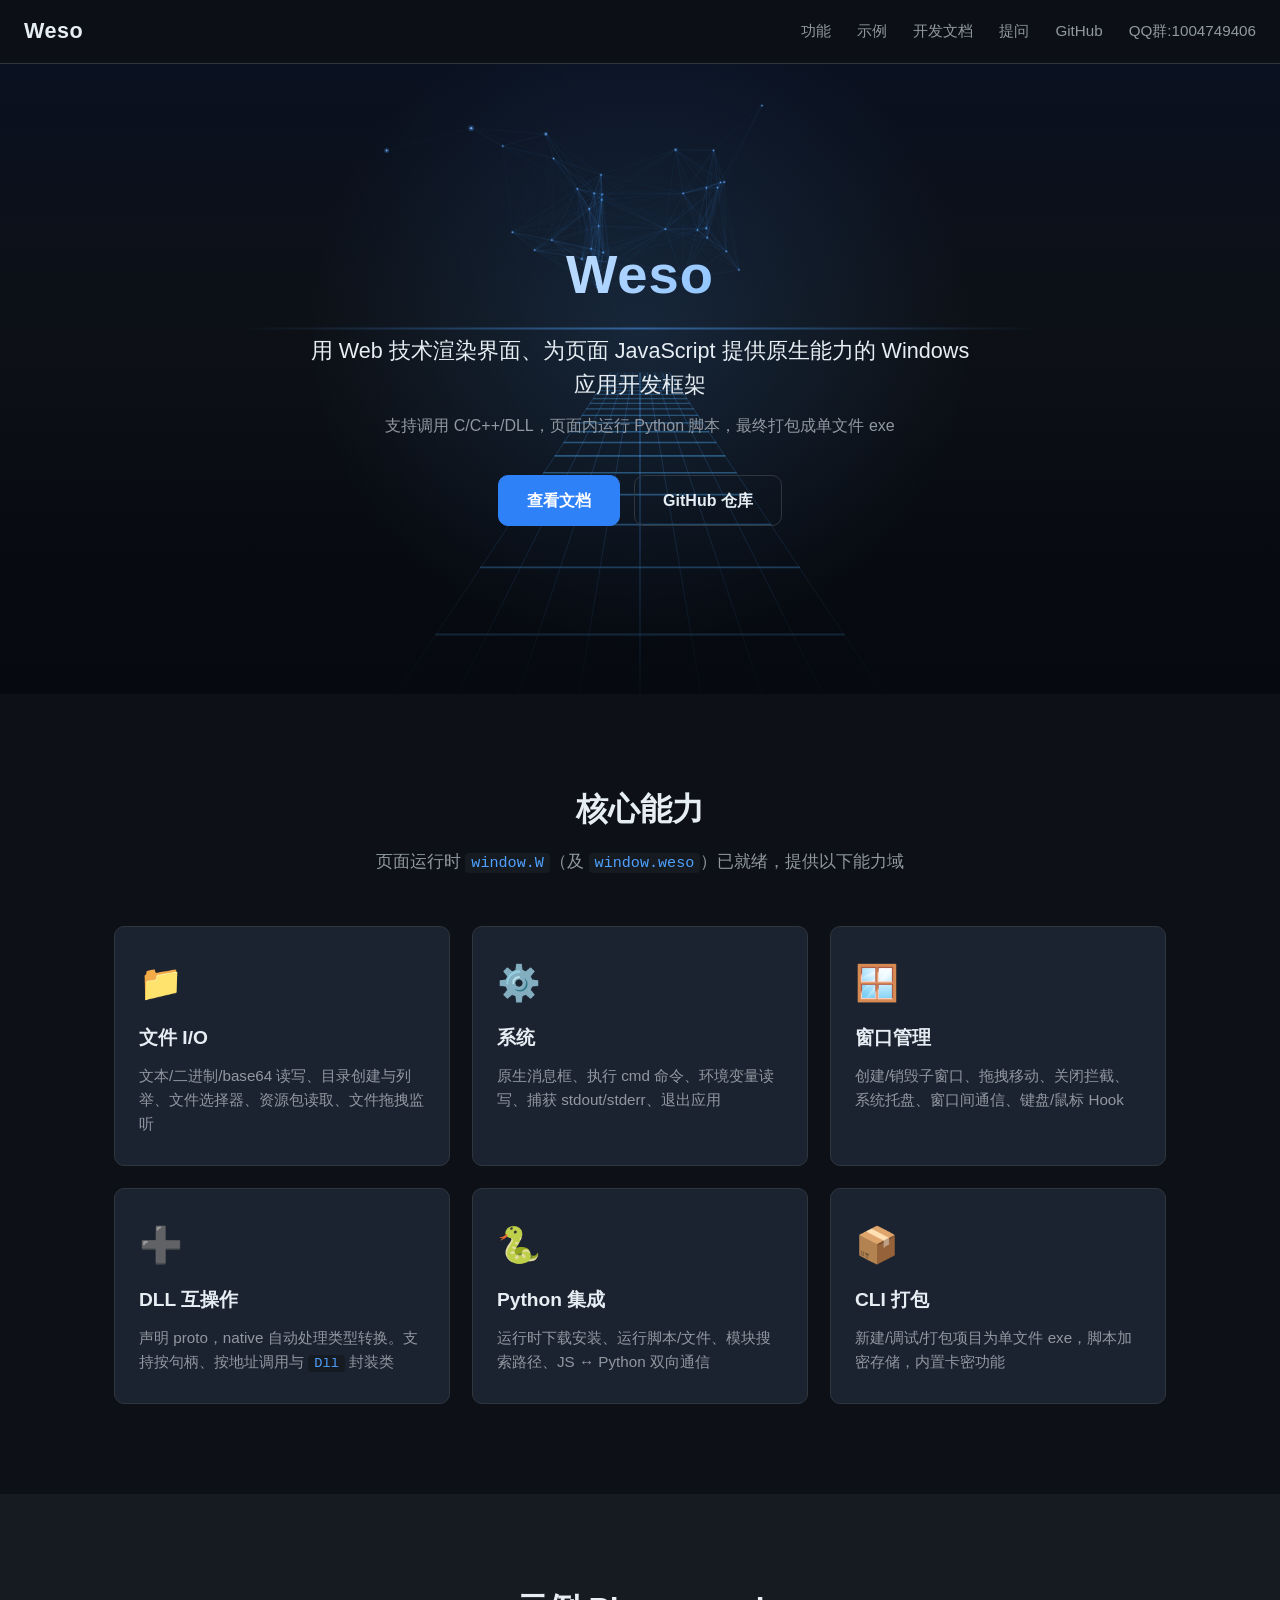
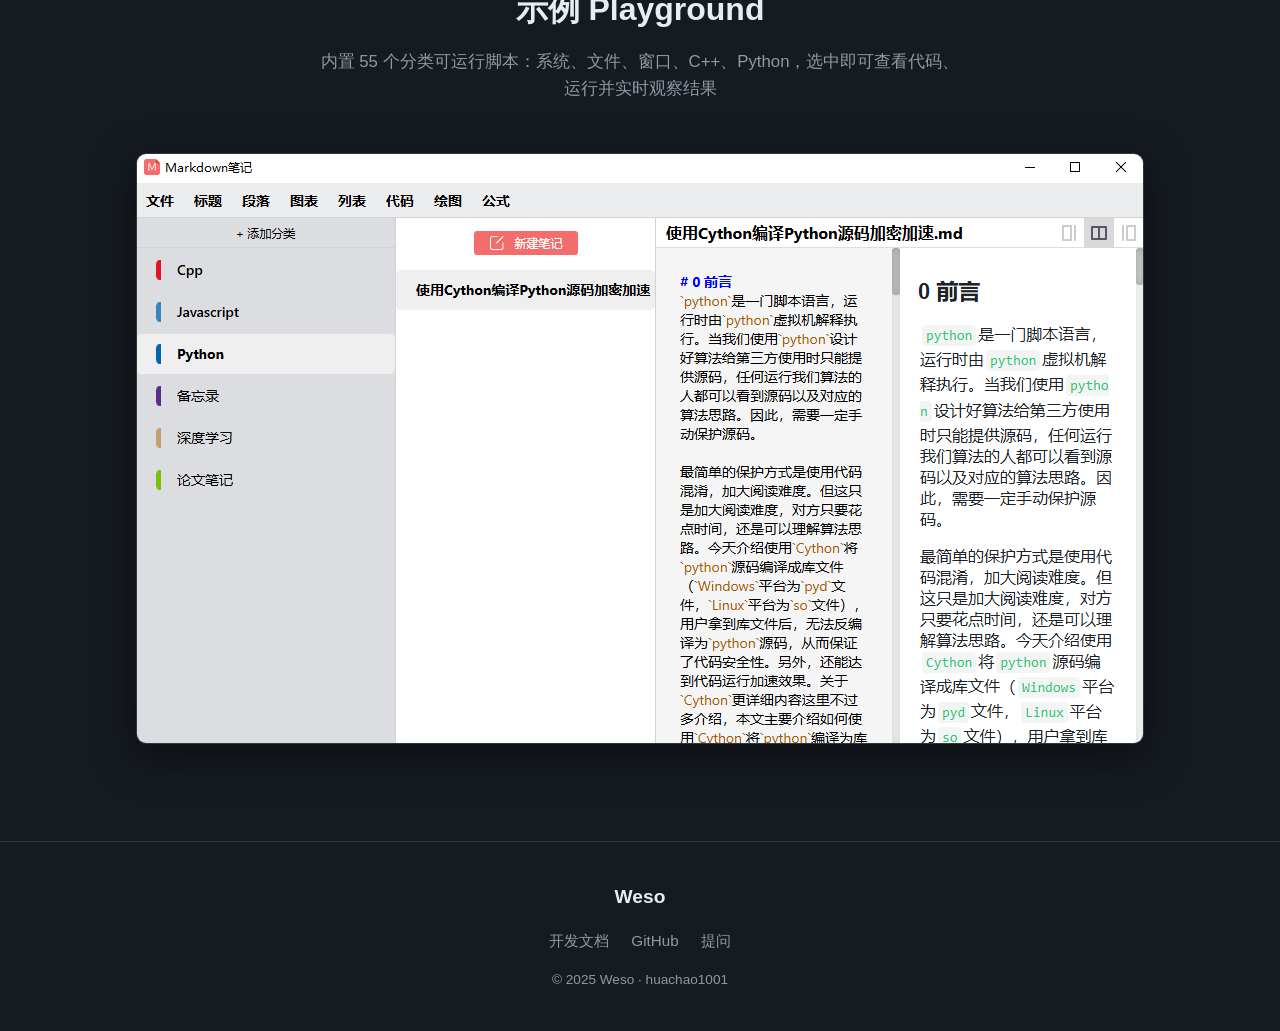
==== index.html @ d7343184 "hero 背景改用 canvas 动画：3D 透视网格 + 粒子网络 + 鼠标视差 - 移除 imgs/bg.jpg 静态背景图 - canvas 绘制 Tron 风格透视网格地板，向观察者滚动制造 " ====
<!DOCTYPE html>
<html lang="zh-CN">

<head>
    <meta charset="UTF-8">
    <link rel="shortcut icon" href="favicon.ico" type="image/x-icon">
    <meta name="viewport" content="width=device-width, initial-scale=1.0">
    <title>Weso — 用 Web 技术构建 Windows 应用</title>
    <link rel="stylesheet" href="styles.css">
</head>

<body>

    <nav class="navbar">
        <a class="brand" href="/">Weso</a>
        <button class="nav-toggle" id="navToggle" aria-label="菜单">
            <span></span><span></span><span></span>
        </button>
        <ul class="nav-links" id="navLinks">
            <li><a href="#features">功能</a></li>
            <li><a href="#showcase">示例</a></li>
            <li><a href="/docs/">开发文档</a></li>
            <li><a href="https://github.com/huachao1001/weso/issues/new" target="_blank" rel="noopener">提问</a></li>
            <li><a href="https://github.com/huachao1001/weso" target="_blank" rel="noopener">GitHub</a></li>
            <li class="nav-qq">
                <a href="#" class="qq-trigger">QQ群:1004749406</a>
                <div class="qq-popover">
                    <div class="arrow"></div>
                    <img src="imgs/qq_qr.jpg" alt="QQ群二维码">
                </div>
            </li>
        </ul>
    </nav>

    <header class="hero">
        <canvas id="heroCanvas"></canvas>
        <div class="hero-glow"></div>
        <div class="hero-content">
            <h1>Weso</h1>
            <p class="hero-tagline">用 Web 技术渲染界面、为页面 JavaScript 提供原生能力的 Windows 应用开发框架</p>
            <p class="hero-sub">支持调用 C/C++/DLL，页面内运行 Python 脚本，最终打包成单文件 exe</p>
            <div class="hero-cta">
                <a class="btn btn-primary" href="/docs/">查看文档</a>
                <a class="btn btn-outline" href="https://github.com/huachao1001/weso" target="_blank" rel="noopener">GitHub 仓库</a>
            </div>
        </div>
    </header>

    <main>
        <section class="features" id="features">
            <div class="container">
                <h2 class="section-title">核心能力</h2>
                <p class="section-desc">页面运行时 <code>window.W</code>（及 <code> window.weso</code>）已就绪，提供以下能力域</p>
                <div class="feature-grid">
                    <div class="feature-card">
                        <div class="feature-icon">📁</div>
                        <h3>文件 I/O</h3>
                        <p>文本/二进制/base64 读写、目录创建与列举、文件选择器、资源包读取、文件拖拽监听</p>
                    </div>
                    <div class="feature-card">
                        <div class="feature-icon">⚙️</div>
                        <h3>系统</h3>
                        <p>原生消息框、执行 cmd 命令、环境变量读写、捕获 stdout/stderr、退出应用</p>
                    </div>
                    <div class="feature-card">
                        <div class="feature-icon">🪟</div>
                        <h3>窗口管理</h3>
                        <p>创建/销毁子窗口、拖拽移动、关闭拦截、系统托盘、窗口间通信、键盘/鼠标 Hook</p>
                    </div>
                    <div class="feature-card">
                        <div class="feature-icon">➕</div>
                        <h3>DLL 互操作</h3>
                        <p>声明 proto，native 自动处理类型转换。支持按句柄、按地址调用与 <code>Dll</code> 封装类</p>
                    </div>
                    <div class="feature-card">
                        <div class="feature-icon">🐍</div>
                        <h3>Python 集成</h3>
                        <p>运行时下载安装、运行脚本/文件、模块搜索路径、JS ↔ Python 双向通信</p>
                    </div>
                    <div class="feature-card">
                        <div class="feature-icon">📦</div>
                        <h3>CLI 打包</h3>
                        <p>新建/调试/打包项目为单文件 exe，脚本加密存储，内置卡密功能</p>
                    </div>
                </div>
            </div>
        </section>

        <section class="showcase" id="showcase">
            <div class="container">
                <h2 class="section-title">示例 Playground</h2>
                <p class="section-desc">内置 55 个分类可运行脚本：系统、文件、窗口、C++、Python，选中即可查看代码、运行并实时观察结果</p>
                <div class="screenshot-wrap">
                    <a href="https://github.com/huachao1001/weso" target="_blank" rel="noopener">
                        <img src="imgs/1.png" alt="Weso 示例界面" class="screenshot">
                    </a>
                </div>
            </div>
        </section>
    </main>

    <footer class="footer">
        <div class="container">
            <a class="footer-brand" href="/">Weso</a>
            <div class="footer-links">
                <a href="/docs/">开发文档</a>
                <a href="https://github.com/huachao1001/weso" target="_blank" rel="noopener">GitHub</a>
                <a href="https://github.com/huachao1001/weso/issues/new" target="_blank" rel="noopener">提问</a>
            </div>
            <p class="copyright">&copy; 2025 Weso · huachao1001</p>
        </div>
    </footer>

    <script>
        (function () {
            var toggle = document.getElementById('navToggle');
            var links = document.getElementById('navLinks');
            if (toggle && links) {
                toggle.addEventListener('click', function () {
                    links.classList.toggle('open');
                });
            }
        })();

        (function () {
            var canvas = document.getElementById('heroCanvas');
            if (!canvas) return;
            var ctx = canvas.getContext('2d');
            var W, H, cx, horizon, focal;
            var dpr = Math.min(window.devicePixelRatio || 1, 2);
            var mouseX = 0, mouseY = 0, tx = 0, ty = 0;

            function resize() {
                var r = canvas.parentElement.getBoundingClientRect();
                W = r.width; H = r.height;
                canvas.width = W * dpr; canvas.height = H * dpr;
                canvas.style.width = W + 'px'; canvas.style.height = H + 'px';
                ctx.setTransform(dpr, 0, 0, dpr, 0, 0);
                cx = W / 2; horizon = H * 0.42; focal = 280;
            }

            // --- 3D perspective projection ---
            // camera at origin looking down +z into screen; y is height (floor below)
            function project(x, y, z) {
                z = Math.max(z, 0.1);
                var sx = cx + (x / z) * focal + tx;
                var sy = horizon + (y / z) * focal + ty * 0.3;
                return { x: sx, y: sy, s: focal / z };
            }

            // --- perspective grid floor (Tron-style) ---
            var lanes = 9;          // x lanes
            var laneSpan = 4;       // half-width in world units
            var zNear = 1, zFar = 38;
            var gridZ = [];         // animated z offsets for horizontal lines
            for (var i = 0; i < 24; i++) gridZ.push(zNear + (zFar - zNear) * (i / 24));
            var floorY = 6;
            var speed = 0.18;
            var t = 0;

            // --- floating particles (tech network) ---
            var P = [];
            var PCOUNT = 46;
            function spawn() {
                return {
                    x: (Math.random() - 0.5) * 1.2,
                    y: Math.random() * 1,
                    z: 2 + Math.random() * 12,
                    vx: (Math.random() - 0.5) * 0.0015,
                    vy: (Math.random() - 0.5) * 0.0008,
                };
            }
            for (var i = 0; i < PCOUNT; i++) P.push(spawn());

            function draw() {
                t += 0.016;
                // parallax easing toward mouse
                tx += (mouseX - tx) * 0.05;
                ty += (mouseY - ty) * 0.05;

                ctx.clearRect(0, 0, W, H);

                // background gradient
                var bg = ctx.createLinearGradient(0, 0, 0, H);
                bg.addColorStop(0, '#0a1120');
                bg.addColorStop(0.42, '#0d1117');
                bg.addColorStop(1, '#06090f');
                ctx.fillStyle = bg;
                ctx.fillRect(0, 0, W, H);

                // ---- draw grid floor ----
                // advance horizontal lines toward viewer
                for (var i = 0; i < gridZ.length; i++) {
                    gridZ[i] -= speed;
                    if (gridZ[i] < zNear) gridZ[i] += (zFar - zNear);
                }

                ctx.lineCap = 'round';

                // vertical lane lines (constant x, varying z)
                for (var lx = -laneSpan; lx <= laneSpan; lx += laneSpan / (lanes - 1) * 2) {
                    var near = project(lx, floorY, zNear);
                    var far = project(lx, floorY, zFar);
                    var alpha = Math.abs(lx) < 0.1 ? 0.55 : 0.22;
                    ctx.strokeStyle = 'rgba(78,161,255,' + alpha + ')';
                    ctx.lineWidth = 1;
                    ctx.beginPath();
                    ctx.moveTo(far.x, far.y);
                    ctx.lineTo(near.x, near.y);
                    ctx.stroke();
                }

                // horizontal lines (constant z)
                for (i = 0; i < gridZ.length; i++) {
                    var z = gridZ[i];
                    var a = project(-laneSpan, floorY, z);
                    var b = project(laneSpan, floorY, z);
                    var depthA = 1 - (z - zNear) / (zFar - zNear);
                    var alpha = 0.1 + depthA * 0.55;
                    ctx.strokeStyle = 'rgba(79,180,255,' + alpha + ')';
                    ctx.lineWidth = 0.6 + depthA * 1.4;
                    ctx.beginPath();
                    ctx.moveTo(a.x, a.y);
                    ctx.lineTo(b.x, b.y);
                    ctx.stroke();
                }

                // horizon glow line
                var hg = ctx.createLinearGradient(cx - 400, horizon, cx + 400, horizon);
                hg.addColorStop(0, 'rgba(79,161,255,0)');
                hg.addColorStop(0.5, 'rgba(79,161,255,0.5)');
                hg.addColorStop(1, 'rgba(79,161,255,0)');
                ctx.strokeStyle = hg;
                ctx.lineWidth = 2;
                ctx.beginPath();
                ctx.moveTo(cx - 400, horizon);
                ctx.lineTo(cx + 400, horizon);
                ctx.stroke();

                // ---- floating particles network ----
                var pts = [];
                for (i = 0; i < P.length; i++) {
                    var p = P[i];
                    p.x += p.vx; p.y += p.vy; p.z -= 0.02;
                    if (p.z < 1.5) { P[i] = spawn(); P[i].z = 12; p = P[i]; }
                    if (p.y < 0 || p.y > 1) p.vy *= -1;
                    // project into upper space (above horizon)
                    var wx = p.x * 5;
                    var wy = -(1.5 + p.y * 4); // negative = above floor
                    var pr = project(wx, wy, p.z);
                    pts.push({ x: pr.x, y: pr.y, s: pr.s, p: p });
                }

                // connection lines
                for (i = 0; i < pts.length; i++) {
                    for (var j = i + 1; j < pts.length; j++) {
                        var dx = pts[i].x - pts[j].x, dy = pts[i].y - pts[j].y;
                        var d = Math.sqrt(dx * dx + dy * dy);
                        if (d < 130) {
                            ctx.strokeStyle = 'rgba(78,161,255,' + (0.16 * (1 - d / 130)) + ')';
                            ctx.lineWidth = 0.6;
                            ctx.beginPath();
                            ctx.moveTo(pts[i].x, pts[i].y);
                            ctx.lineTo(pts[j].x, pts[j].y);
                            ctx.stroke();
                        }
                    }
                }

                // particle nodes
                for (i = 0; i < pts.length; i++) {
                    var r = Math.max(0.6, pts[i].s * 0.012);
                    ctx.fillStyle = 'rgba(150,200,255,0.8)';
                    ctx.beginPath();
                    ctx.arc(pts[i].x, pts[i].y, r, 0, Math.PI * 2);
                    ctx.fill();
                    ctx.fillStyle = 'rgba(79,161,255,0.25)';
                    ctx.beginPath();
                    ctx.arc(pts[i].x, pts[i].y, r * 2.5, 0, Math.PI * 2);
                    ctx.fill();
                }

                requestAnimationFrame(draw);
            }

            window.addEventListener('resize', resize);
            canvas.addEventListener('mousemove', function (e) {
                var r = canvas.getBoundingClientRect();
                mouseX = ((e.clientX - r.left) / r.width - 0.5) * 60;
                mouseY = ((e.clientY - r.top) / r.height - 0.5) * 40;
            });
            canvas.addEventListener('mouseleave', function () { mouseX = 0; mouseY = 0; });

            resize();
            draw();
        })();
    </script>
</body>

</html>
---- styles.css ----
:root {
    --bg: #0d1117;
    --bg-alt: #161b22;
    --card: #1c2330;
    --border: #30363d;
    --text: #e6edf3;
    --text-muted: #9198a1;
    --accent: #4ea1ff;
    --accent-strong: #2f81f7;
    --radius: 10px;
    --maxw: 1100px;
}

* { box-sizing: border-box; }

html { scroll-behavior: smooth; }

body {
    margin: 0;
    font-family: -apple-system, BlinkMacSystemFont, "Segoe UI", "Microsoft YaHei", Roboto, Helvetica, Arial, sans-serif;
    background: var(--bg);
    color: var(--text);
    line-height: 1.6;
}

.container {
    max-width: var(--maxw);
    margin: 0 auto;
    padding: 0 24px;
}

code {
    background: var(--bg-alt);
    color: var(--accent);
    padding: 1px 6px;
    border-radius: 4px;
    font-family: "SFMono-Regular", Consolas, "Liberation Mono", Menlo, monospace;
    font-size: 0.9em;
}

/* ---------- Navbar ---------- */
.navbar {
    position: sticky;
    top: 0;
    z-index: 100;
    display: flex;
    align-items: center;
    justify-content: space-between;
    padding: 14px 24px;
    background: rgba(13, 17, 23, 0.85);
    backdrop-filter: blur(10px);
    border-bottom: 1px solid var(--border);
}

.brand {
    font-size: 1.35rem;
    font-weight: 700;
    color: var(--text);
    text-decoration: none;
    letter-spacing: 0.5px;
}

.nav-links {
    display: flex;
    align-items: center;
    gap: 26px;
    list-style: none;
    margin: 0;
    padding: 0;
}

.nav-links a {
    color: var(--text-muted);
    text-decoration: none;
    font-size: 0.95rem;
    transition: color 0.2s;
}

.nav-links a:hover { color: var(--text); }

.nav-qq { position: relative; }

.nav-qq .qq-popover {
    display: none;
    position: absolute;
    top: calc(100% + 12px);
    right: 0;
    padding: 10px;
    background: #fff;
    border-radius: var(--radius);
    box-shadow: 0 8px 24px rgba(0, 0, 0, 0.4);
}

.nav-qq .arrow {
    position: absolute;
    top: -8px;
    right: 24px;
    width: 0;
    height: 0;
    border-left: 8px solid transparent;
    border-right: 8px solid transparent;
    border-bottom: 8px solid #fff;
}

.nav-qq .qq-popover img {
    width: 120px;
    height: 120px;
    display: block;
    border-radius: 4px;
}

.nav-qq:hover .qq-popover { display: block; }

.nav-toggle {
    display: none;
    flex-direction: column;
    gap: 5px;
    background: none;
    border: none;
    cursor: pointer;
    padding: 6px;
}

.nav-toggle span {
    width: 24px;
    height: 2px;
    background: var(--text);
    border-radius: 2px;
}

/* ---------- Hero ---------- */
.hero {
    position: relative;
    min-height: 70vh;
    display: flex;
    align-items: center;
    justify-content: center;
    text-align: center;
    overflow: hidden;
    background: #0d1117;
}

.hero #heroCanvas {
    position: absolute;
    inset: 0;
    width: 100%;
    height: 100%;
    display: block;
    z-index: 0;
}

.hero-glow {
    position: absolute;
    inset: 0;
    z-index: 1;
    pointer-events: none;
    background:
        radial-gradient(circle at 50% 42%, rgba(79,161,255,0.15) 0%, transparent 45%),
        linear-gradient(180deg, transparent 55%, rgba(6,9,15,0.9) 100%);
}

.hero-content {
    position: relative;
    z-index: 2;
    max-width: 720px;
    padding: 80px 24px;
}

.hero-content h1 {
    font-size: 3.4rem;
    margin: 0 0 16px;
    letter-spacing: 1px;
    background: linear-gradient(120deg, #fff, #4ea1ff);
    -webkit-background-clip: text;
    background-clip: text;
    -webkit-text-fill-color: transparent;
}

.hero-tagline {
    font-size: 1.35rem;
    margin: 0 0 10px;
    color: var(--text);
}

.hero-sub {
    font-size: 1rem;
    color: var(--text-muted);
    margin: 0 0 36px;
}

.hero-cta {
    display: flex;
    gap: 14px;
    justify-content: center;
    flex-wrap: wrap;
}

.btn {
    display: inline-block;
    padding: 12px 28px;
    border-radius: var(--radius);
    font-size: 1rem;
    font-weight: 600;
    text-decoration: none;
    transition: transform 0.15s, background 0.2s, border-color 0.2s;
    cursor: pointer;
}

.btn:hover { transform: translateY(-2px); }

.btn-primary {
    background: var(--accent-strong);
    color: #fff;
    border: 1px solid var(--accent-strong);
}

.btn-outline {
    background: transparent;
    color: var(--text);
    border: 1px solid var(--border);
}

.btn-outline:hover { border-color: var(--accent); color: var(--accent); }

/* ---------- Sections ---------- */
.features, .showcase {
    padding: 90px 0;
}

.showcase { background: var(--bg-alt); }

.section-title {
    text-align: center;
    font-size: 2rem;
    margin: 0 0 14px;
}

.section-desc {
    text-align: center;
    color: var(--text-muted);
    font-size: 1.05rem;
    margin: 0 auto 50px;
    max-width: 640px;
}

/* ---------- Feature grid ---------- */
.feature-grid {
    display: grid;
    grid-template-columns: repeat(auto-fit, minmax(280px, 1fr));
    gap: 22px;
}

.feature-card {
    background: var(--card);
    border: 1px solid var(--border);
    border-radius: var(--radius);
    padding: 28px 24px;
    transition: border-color 0.2s, transform 0.2s;
}

.feature-card:hover {
    transform: translateY(-4px);
    border-color: var(--accent);
}

.feature-icon {
    font-size: 2.2rem;
    margin-bottom: 12px;
}

.feature-card h3 {
    margin: 0 0 10px;
    font-size: 1.2rem;
}

.feature-card p {
    margin: 0;
    color: var(--text-muted);
    font-size: 0.95rem;
}

/* ---------- Showcase ---------- */
.screenshot-wrap { text-align: center; }

.screenshot {
    max-width: 100%;
    border-radius: var(--radius);
    border: 1px solid var(--border);
    box-shadow: 0 12px 40px rgba(0, 0, 0, 0.5);
    transition: transform 0.2s;
}

.screenshot:hover { transform: scale(1.01); }

/* ---------- Footer ---------- */
.footer {
    background: var(--bg-alt);
    border-top: 1px solid var(--border);
    padding: 40px 0;
    text-align: center;
}

.footer-brand {
    font-size: 1.2rem;
    font-weight: 700;
    color: var(--text);
    text-decoration: none;
}

.footer-links {
    display: flex;
    gap: 22px;
    justify-content: center;
    margin: 16px 0;
}

.footer-links a {
    color: var(--text-muted);
    text-decoration: none;
    font-size: 0.95rem;
}

.footer-links a:hover { color: var(--accent); }

.copyright {
    color: var(--text-muted);
    font-size: 0.85rem;
    margin: 0;
}

/* ---------- Responsive ---------- */
@media (max-width: 820px) {
    .nav-toggle { display: flex; }

    .nav-links {
        position: absolute;
        top: 100%;
        right: 0;
        left: 0;
        flex-direction: column;
        align-items: flex-start;
        gap: 6px;
        padding: 16px 24px;
        background: var(--bg-alt);
        border-bottom: 1px solid var(--border);
        display: none;
    }

    .nav-links.open { display: flex; }

    .hero-content h1 { font-size: 2.4rem; }
    .hero-tagline { font-size: 1.1rem; }
}
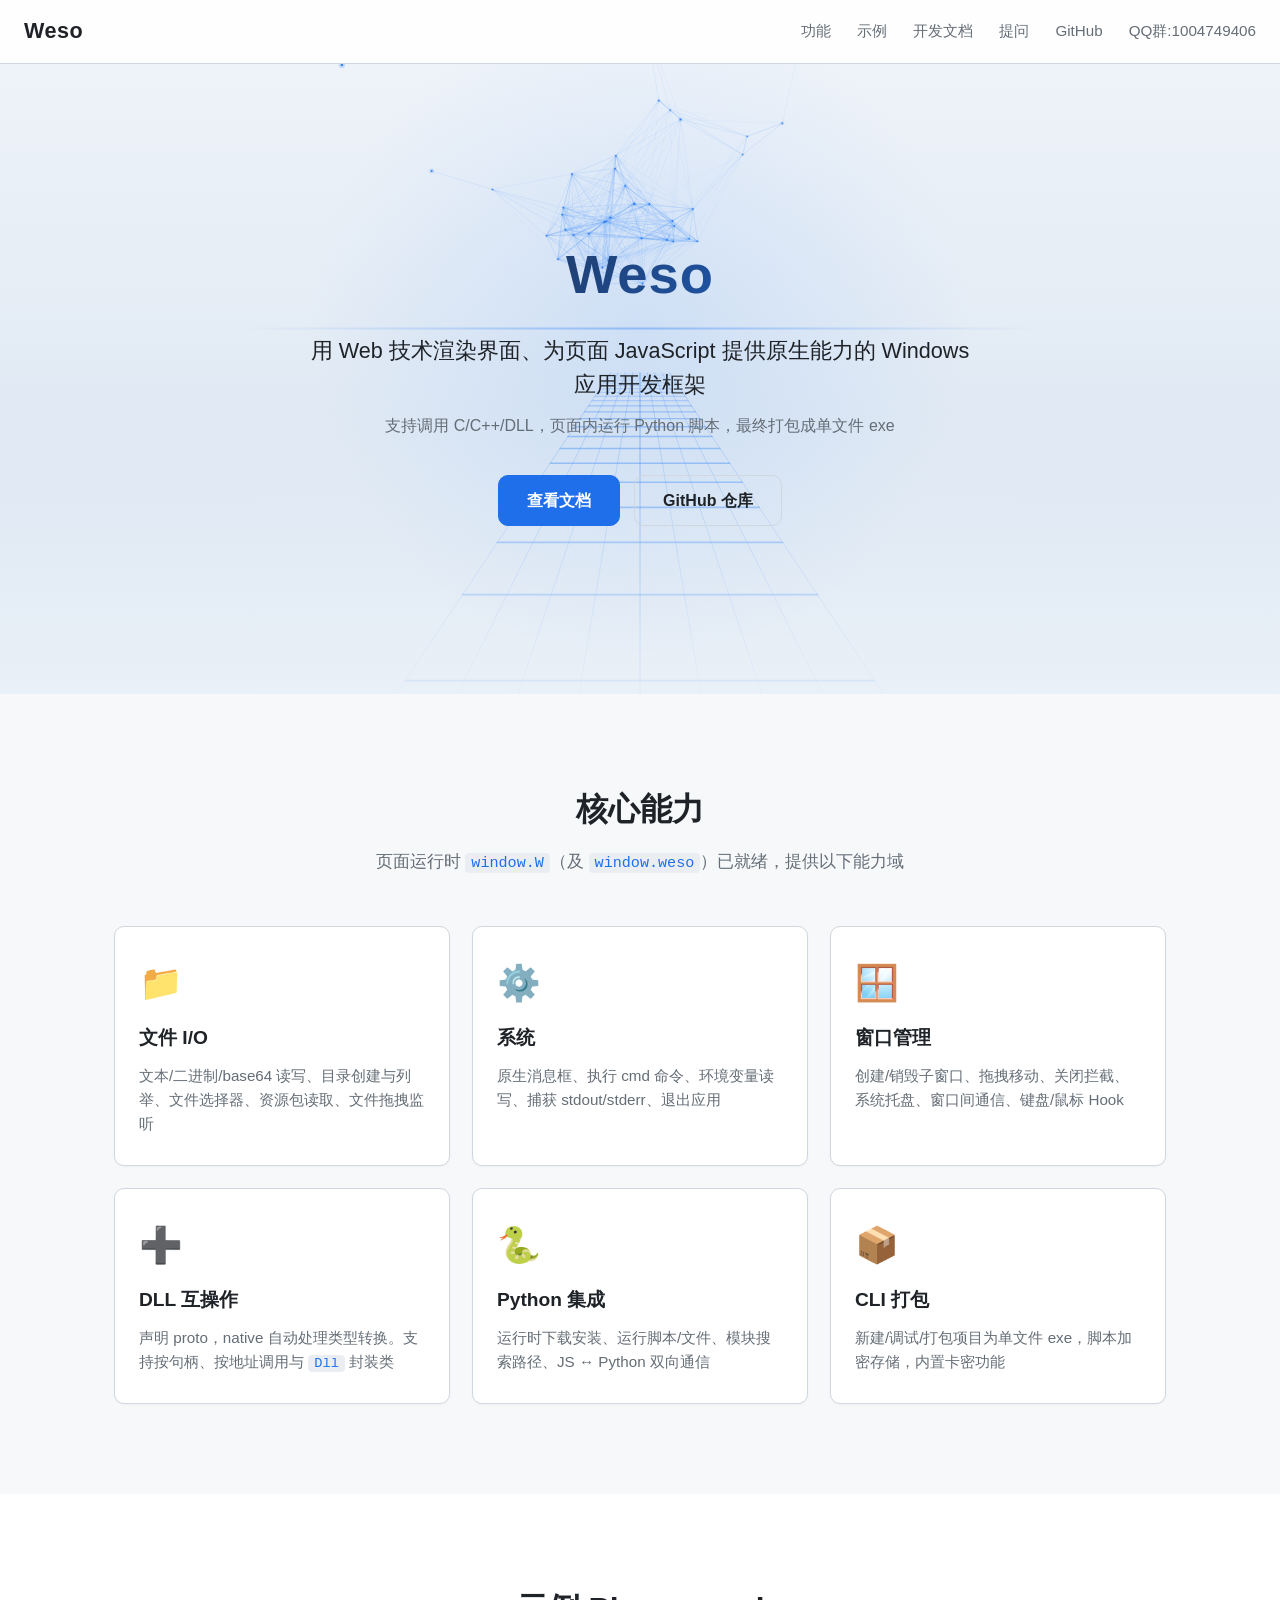
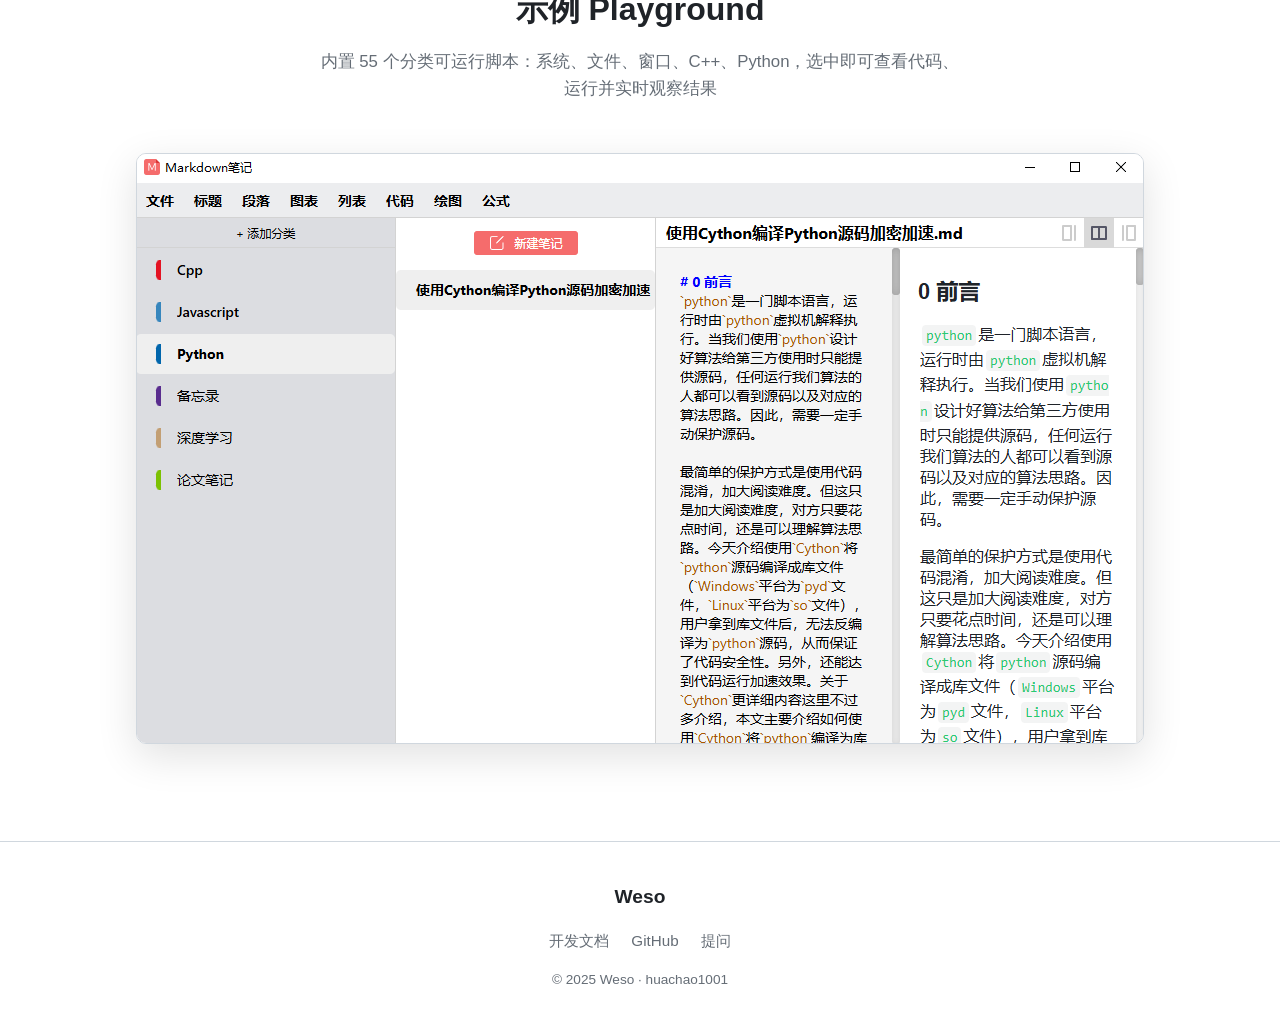
==== commit 1580d4c7: "整体主题改为亮色 - CSS 变量：浅色背景/白卡片/深色文字，强调色用 #1f6feb - 导航栏、footer、卡片、截图阴影全部适配亮色 - hero canvas 背景渐变改为浅蓝白，网格/粒" ====
--- a/index.html
+++ b/index.html
@@ -182,9 +182,9 @@
 
                 // background gradient
                 var bg = ctx.createLinearGradient(0, 0, 0, H);
-                bg.addColorStop(0, '#0a1120');
-                bg.addColorStop(0.42, '#0d1117');
-                bg.addColorStop(1, '#06090f');
+                bg.addColorStop(0, '#eef3f9');
+                bg.addColorStop(0.42, '#e4ecf5');
+                bg.addColorStop(1, '#d4e2f0');
                 ctx.fillStyle = bg;
                 ctx.fillRect(0, 0, W, H);
 
@@ -201,8 +201,8 @@
                 for (var lx = -laneSpan; lx <= laneSpan; lx += laneSpan / (lanes - 1) * 2) {
                     var near = project(lx, floorY, zNear);
                     var far = project(lx, floorY, zFar);
-                    var alpha = Math.abs(lx) < 0.1 ? 0.55 : 0.22;
-                    ctx.strokeStyle = 'rgba(78,161,255,' + alpha + ')';
+                    var alpha = Math.abs(lx) < 0.1 ? 0.45 : 0.2;
+                    ctx.strokeStyle = 'rgba(31,111,235,' + alpha + ')';
                     ctx.lineWidth = 1;
                     ctx.beginPath();
                     ctx.moveTo(far.x, far.y);
@@ -216,8 +216,8 @@
                     var a = project(-laneSpan, floorY, z);
                     var b = project(laneSpan, floorY, z);
                     var depthA = 1 - (z - zNear) / (zFar - zNear);
-                    var alpha = 0.1 + depthA * 0.55;
-                    ctx.strokeStyle = 'rgba(79,180,255,' + alpha + ')';
+                    var alpha = 0.12 + depthA * 0.5;
+                    ctx.strokeStyle = 'rgba(47,129,247,' + alpha + ')';
                     ctx.lineWidth = 0.6 + depthA * 1.4;
                     ctx.beginPath();
                     ctx.moveTo(a.x, a.y);
@@ -227,9 +227,9 @@
 
                 // horizon glow line
                 var hg = ctx.createLinearGradient(cx - 400, horizon, cx + 400, horizon);
-                hg.addColorStop(0, 'rgba(79,161,255,0)');
-                hg.addColorStop(0.5, 'rgba(79,161,255,0.5)');
-                hg.addColorStop(1, 'rgba(79,161,255,0)');
+                hg.addColorStop(0, 'rgba(47,129,247,0)');
+                hg.addColorStop(0.5, 'rgba(47,129,247,0.4)');
+                hg.addColorStop(1, 'rgba(47,129,247,0)');
                 ctx.strokeStyle = hg;
                 ctx.lineWidth = 2;
                 ctx.beginPath();
@@ -257,7 +257,7 @@
                         var dx = pts[i].x - pts[j].x, dy = pts[i].y - pts[j].y;
                         var d = Math.sqrt(dx * dx + dy * dy);
                         if (d < 130) {
-                            ctx.strokeStyle = 'rgba(78,161,255,' + (0.16 * (1 - d / 130)) + ')';
+                            ctx.strokeStyle = 'rgba(47,129,247,' + (0.3 * (1 - d / 130)) + ')';
                             ctx.lineWidth = 0.6;
                             ctx.beginPath();
                             ctx.moveTo(pts[i].x, pts[i].y);
@@ -270,11 +270,11 @@
                 // particle nodes
                 for (i = 0; i < pts.length; i++) {
                     var r = Math.max(0.6, pts[i].s * 0.012);
-                    ctx.fillStyle = 'rgba(150,200,255,0.8)';
+                    ctx.fillStyle = 'rgba(31,111,235,0.85)';
                     ctx.beginPath();
                     ctx.arc(pts[i].x, pts[i].y, r, 0, Math.PI * 2);
                     ctx.fill();
-                    ctx.fillStyle = 'rgba(79,161,255,0.25)';
+                    ctx.fillStyle = 'rgba(47,129,247,0.2)';
                     ctx.beginPath();
                     ctx.arc(pts[i].x, pts[i].y, r * 2.5, 0, Math.PI * 2);
                     ctx.fill();
--- a/styles.css
+++ b/styles.css
@@ -1,12 +1,12 @@
 :root {
-    --bg: #0d1117;
-    --bg-alt: #161b22;
-    --card: #1c2330;
-    --border: #30363d;
-    --text: #e6edf3;
-    --text-muted: #9198a1;
-    --accent: #4ea1ff;
-    --accent-strong: #2f81f7;
+    --bg: #f6f8fa;
+    --bg-alt: #ffffff;
+    --card: #ffffff;
+    --border: #d0d7de;
+    --text: #1f2328;
+    --text-muted: #656d76;
+    --accent: #2f81f7;
+    --accent-strong: #1f6feb;
     --radius: 10px;
     --maxw: 1100px;
 }
@@ -30,8 +30,8 @@
 }
 
 code {
-    background: var(--bg-alt);
-    color: var(--accent);
+    background: #eaeef2;
+    color: var(--accent-strong);
     padding: 1px 6px;
     border-radius: 4px;
     font-family: "SFMono-Regular", Consolas, "Liberation Mono", Menlo, monospace;
@@ -47,7 +47,7 @@
     align-items: center;
     justify-content: space-between;
     padding: 14px 24px;
-    background: rgba(13, 17, 23, 0.85);
+    background: rgba(255, 255, 255, 0.85);
     backdrop-filter: blur(10px);
     border-bottom: 1px solid var(--border);
 }
@@ -76,7 +76,7 @@
     transition: color 0.2s;
 }
 
-.nav-links a:hover { color: var(--text); }
+.nav-links a:hover { color: var(--accent); }
 
 .nav-qq { position: relative; }
 
@@ -88,7 +88,7 @@
     padding: 10px;
     background: #fff;
     border-radius: var(--radius);
-    box-shadow: 0 8px 24px rgba(0, 0, 0, 0.4);
+    box-shadow: 0 8px 24px rgba(0, 0, 0, 0.15);
 }
 
 .nav-qq .arrow {
@@ -137,7 +137,7 @@
     justify-content: center;
     text-align: center;
     overflow: hidden;
-    background: #0d1117;
+    background: #eef3f9;
 }
 
 .hero #heroCanvas {
@@ -155,8 +155,8 @@
     z-index: 1;
     pointer-events: none;
     background:
-        radial-gradient(circle at 50% 42%, rgba(79,161,255,0.15) 0%, transparent 45%),
-        linear-gradient(180deg, transparent 55%, rgba(6,9,15,0.9) 100%);
+        radial-gradient(circle at 50% 42%, rgba(47,129,247,0.12) 0%, transparent 45%),
+        linear-gradient(180deg, transparent 55%, rgba(238,243,249,0.85) 100%);
 }
 
 .hero-content {
@@ -170,7 +170,7 @@
     font-size: 3.4rem;
     margin: 0 0 16px;
     letter-spacing: 1px;
-    background: linear-gradient(120deg, #fff, #4ea1ff);
+    background: linear-gradient(120deg, #1f2328, #1f6feb);
     -webkit-background-clip: text;
     background-clip: text;
     -webkit-text-fill-color: transparent;
@@ -255,12 +255,14 @@
     border: 1px solid var(--border);
     border-radius: var(--radius);
     padding: 28px 24px;
-    transition: border-color 0.2s, transform 0.2s;
+    box-shadow: 0 1px 3px rgba(0, 0, 0, 0.04);
+    transition: border-color 0.2s, transform 0.2s, box-shadow 0.2s;
 }
 
 .feature-card:hover {
     transform: translateY(-4px);
     border-color: var(--accent);
+    box-shadow: 0 8px 24px rgba(47, 129, 247, 0.12);
 }
 
 .feature-icon {
@@ -286,7 +288,7 @@
     max-width: 100%;
     border-radius: var(--radius);
     border: 1px solid var(--border);
-    box-shadow: 0 12px 40px rgba(0, 0, 0, 0.5);
+    box-shadow: 0 12px 40px rgba(0, 0, 0, 0.12);
     transition: transform 0.2s;
 }
 
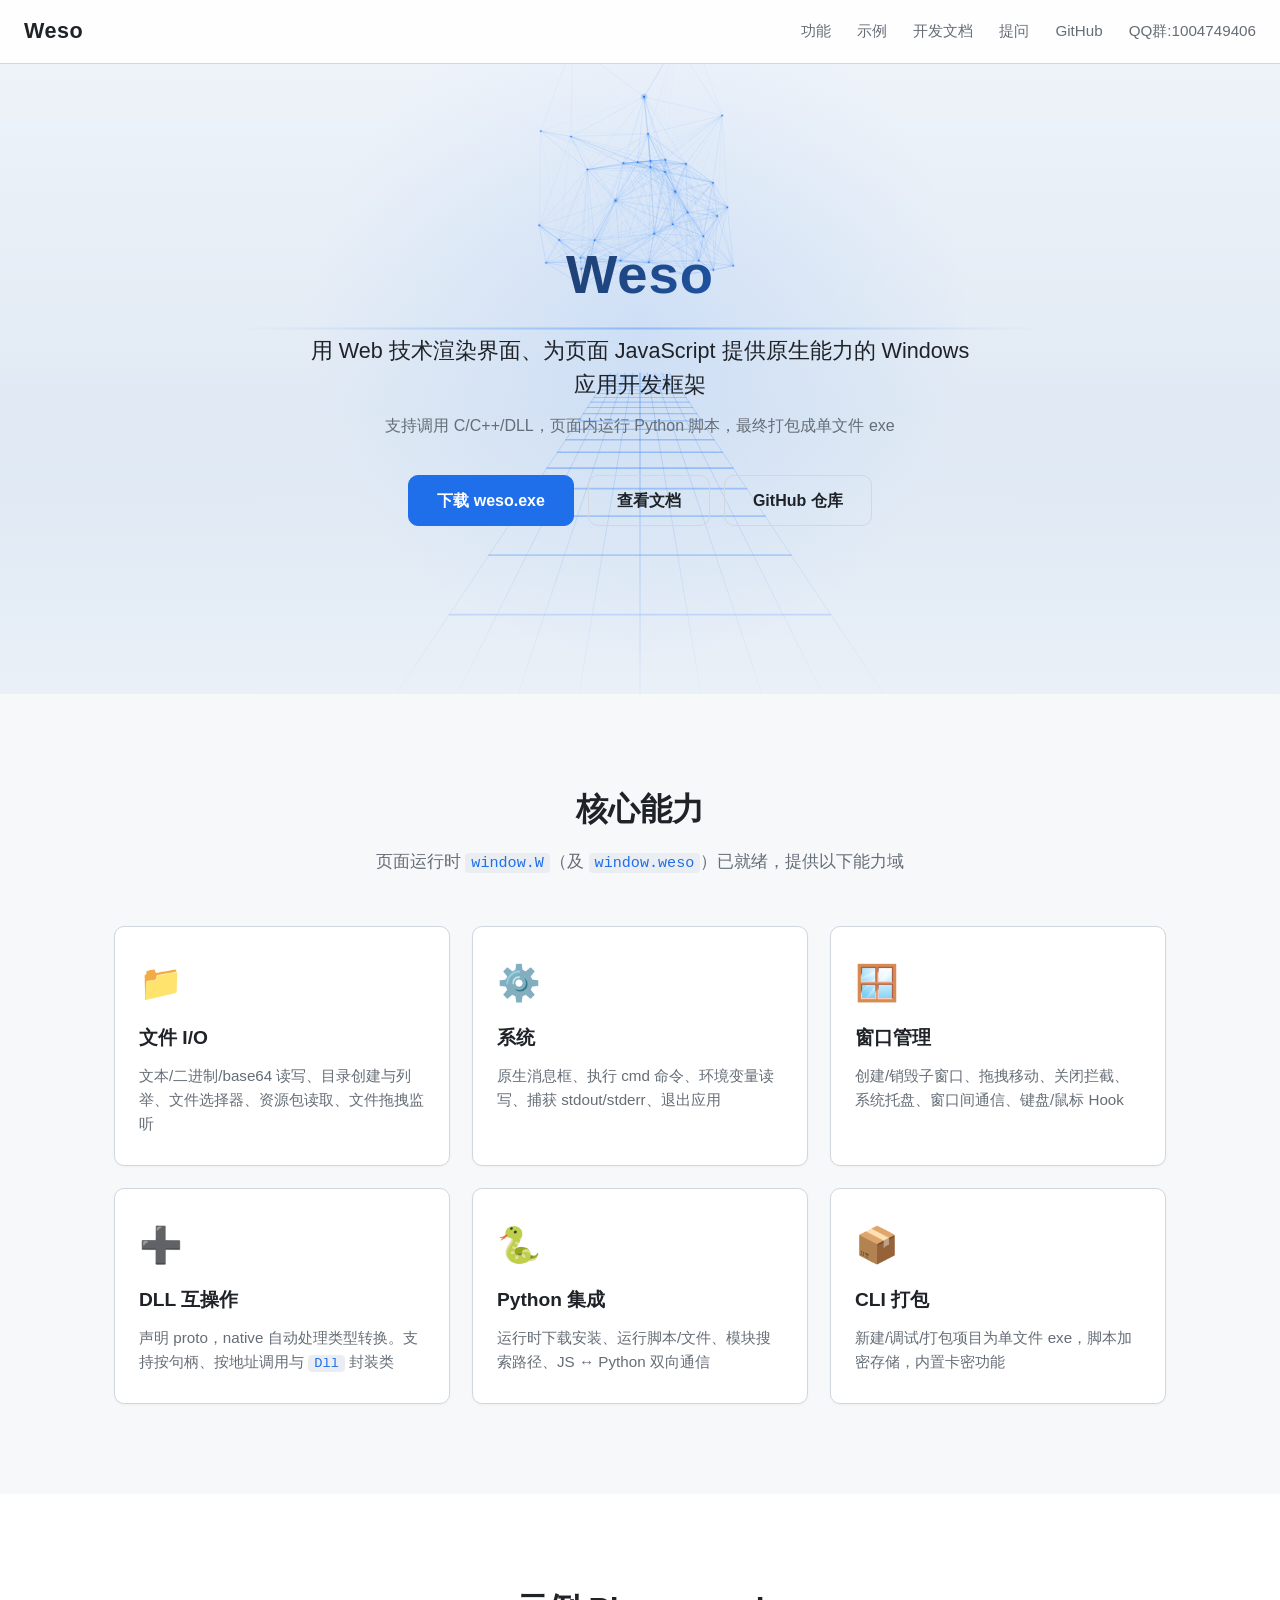
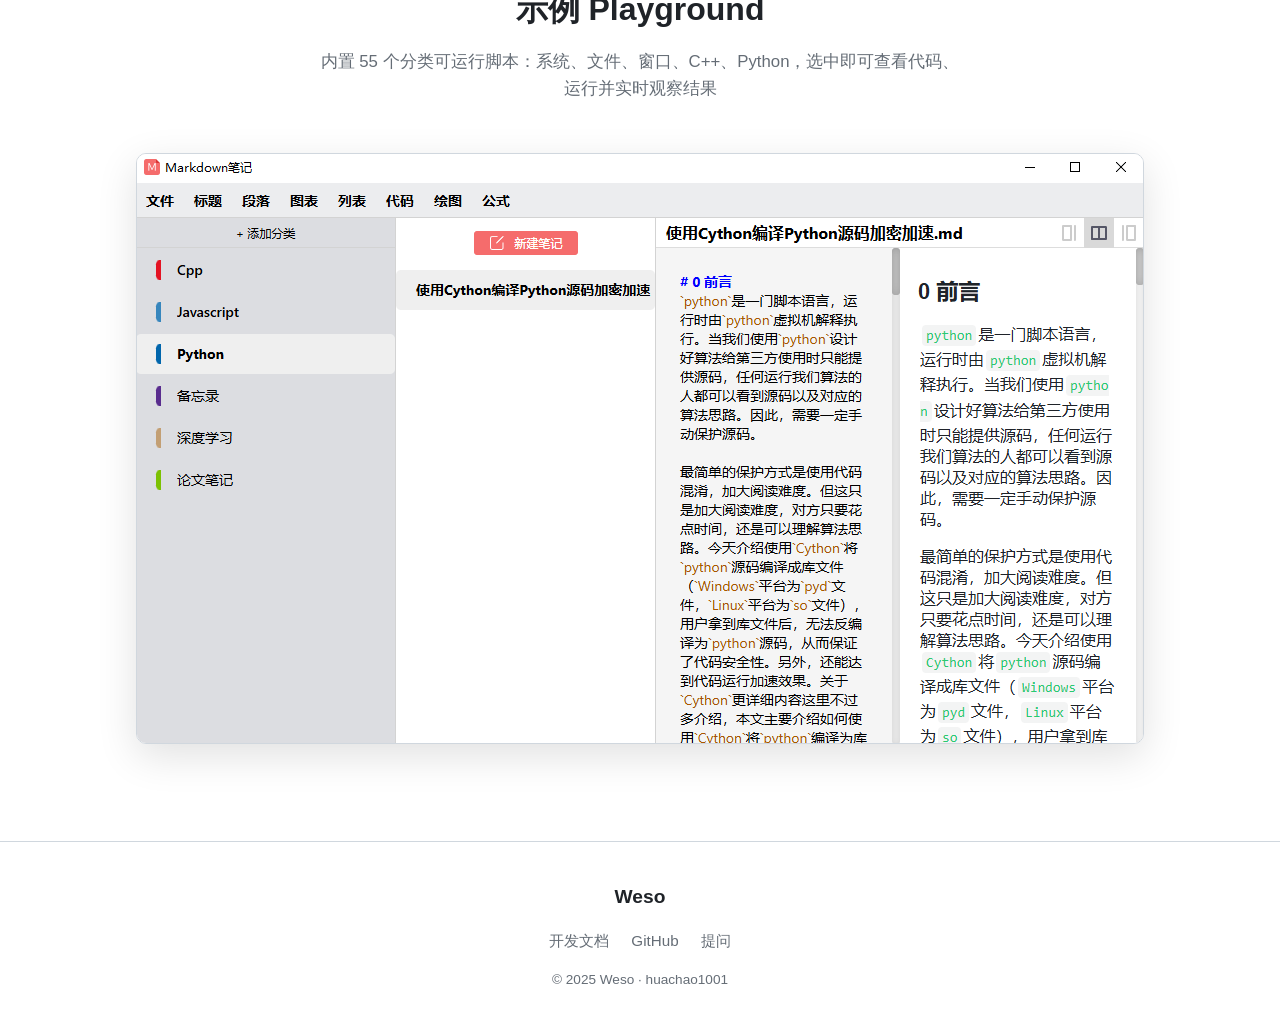
==== commit 860be1c9: "提供 weso.exe 下载 - 添加 downloads/weso.exe（~1.4MB）供站点直接下载 - hero 主按钮改为「下载 weso.exe」(download 属性)" ====
--- a/index.html
+++ b/index.html
@@ -40,7 +40,8 @@
             <p class="hero-tagline">用 Web 技术渲染界面、为页面 JavaScript 提供原生能力的 Windows 应用开发框架</p>
             <p class="hero-sub">支持调用 C/C++/DLL，页面内运行 Python 脚本，最终打包成单文件 exe</p>
             <div class="hero-cta">
-                <a class="btn btn-primary" href="/docs/">查看文档</a>
+                <a class="btn btn-primary" href="downloads/weso.exe" download>下载 weso.exe</a>
+                <a class="btn btn-outline" href="/docs/">查看文档</a>
                 <a class="btn btn-outline" href="https://github.com/huachao1001/weso" target="_blank" rel="noopener">GitHub 仓库</a>
             </div>
         </div>
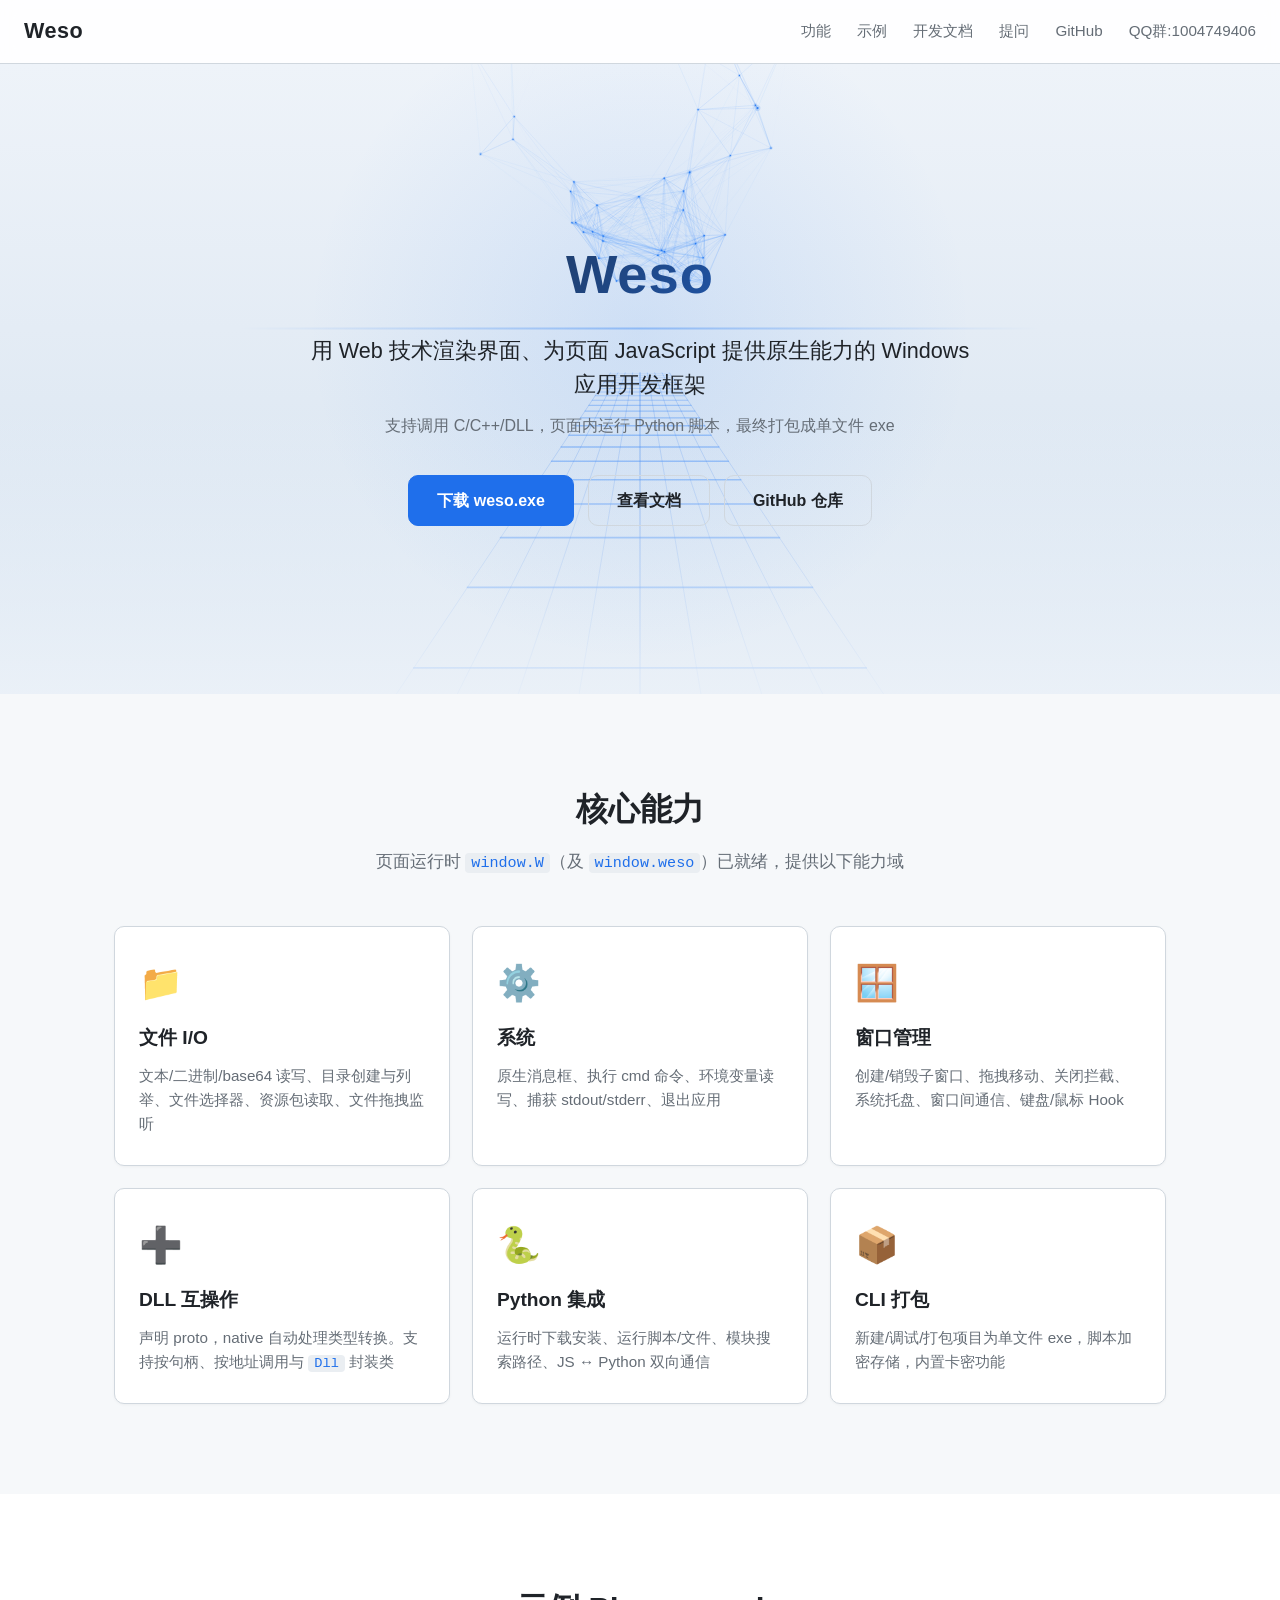
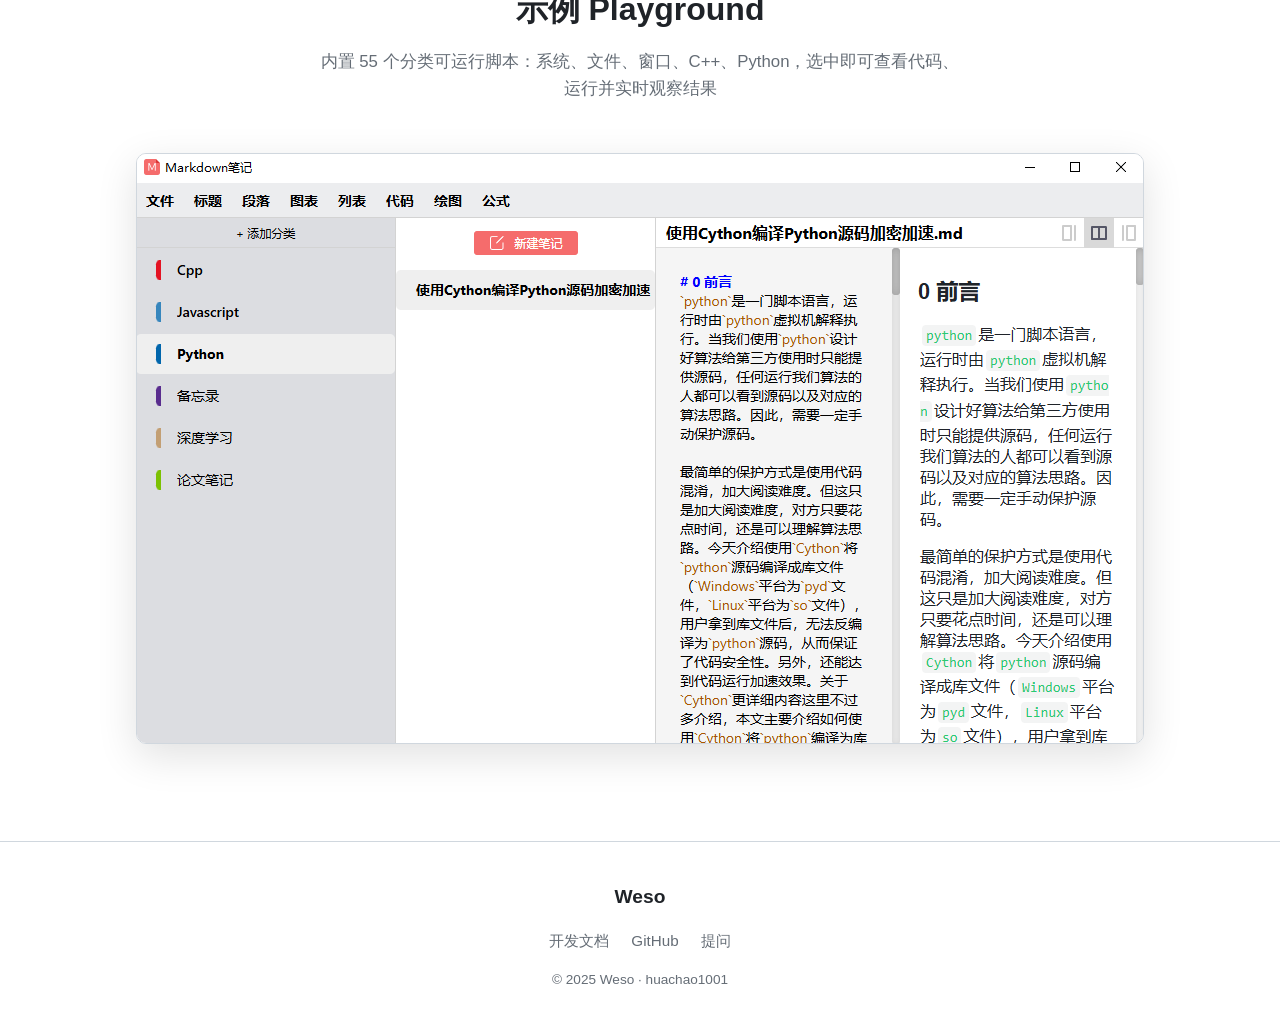
==== commit f9acec52: "开发文档链接统一改为 /docs/#/" ====
--- a/index.html
+++ b/index.html
@@ -19,7 +19,7 @@
         <ul class="nav-links" id="navLinks">
             <li><a href="#features">功能</a></li>
             <li><a href="#showcase">示例</a></li>
-            <li><a href="/docs/">开发文档</a></li>
+            <li><a href="/docs/#/">开发文档</a></li>
             <li><a href="https://github.com/huachao1001/weso/issues/new" target="_blank" rel="noopener">提问</a></li>
             <li><a href="https://github.com/huachao1001/weso" target="_blank" rel="noopener">GitHub</a></li>
             <li class="nav-qq">
@@ -41,7 +41,7 @@
             <p class="hero-sub">支持调用 C/C++/DLL，页面内运行 Python 脚本，最终打包成单文件 exe</p>
             <div class="hero-cta">
                 <a class="btn btn-primary" href="downloads/weso.exe" download>下载 weso.exe</a>
-                <a class="btn btn-outline" href="/docs/">查看文档</a>
+                <a class="btn btn-outline" href="/docs/#/">查看文档</a>
                 <a class="btn btn-outline" href="https://github.com/huachao1001/weso" target="_blank" rel="noopener">GitHub 仓库</a>
             </div>
         </div>
@@ -104,7 +104,7 @@
         <div class="container">
             <a class="footer-brand" href="/">Weso</a>
             <div class="footer-links">
-                <a href="/docs/">开发文档</a>
+                <a href="/docs/#/">开发文档</a>
                 <a href="https://github.com/huachao1001/weso" target="_blank" rel="noopener">GitHub</a>
                 <a href="https://github.com/huachao1001/weso/issues/new" target="_blank" rel="noopener">提问</a>
             </div>
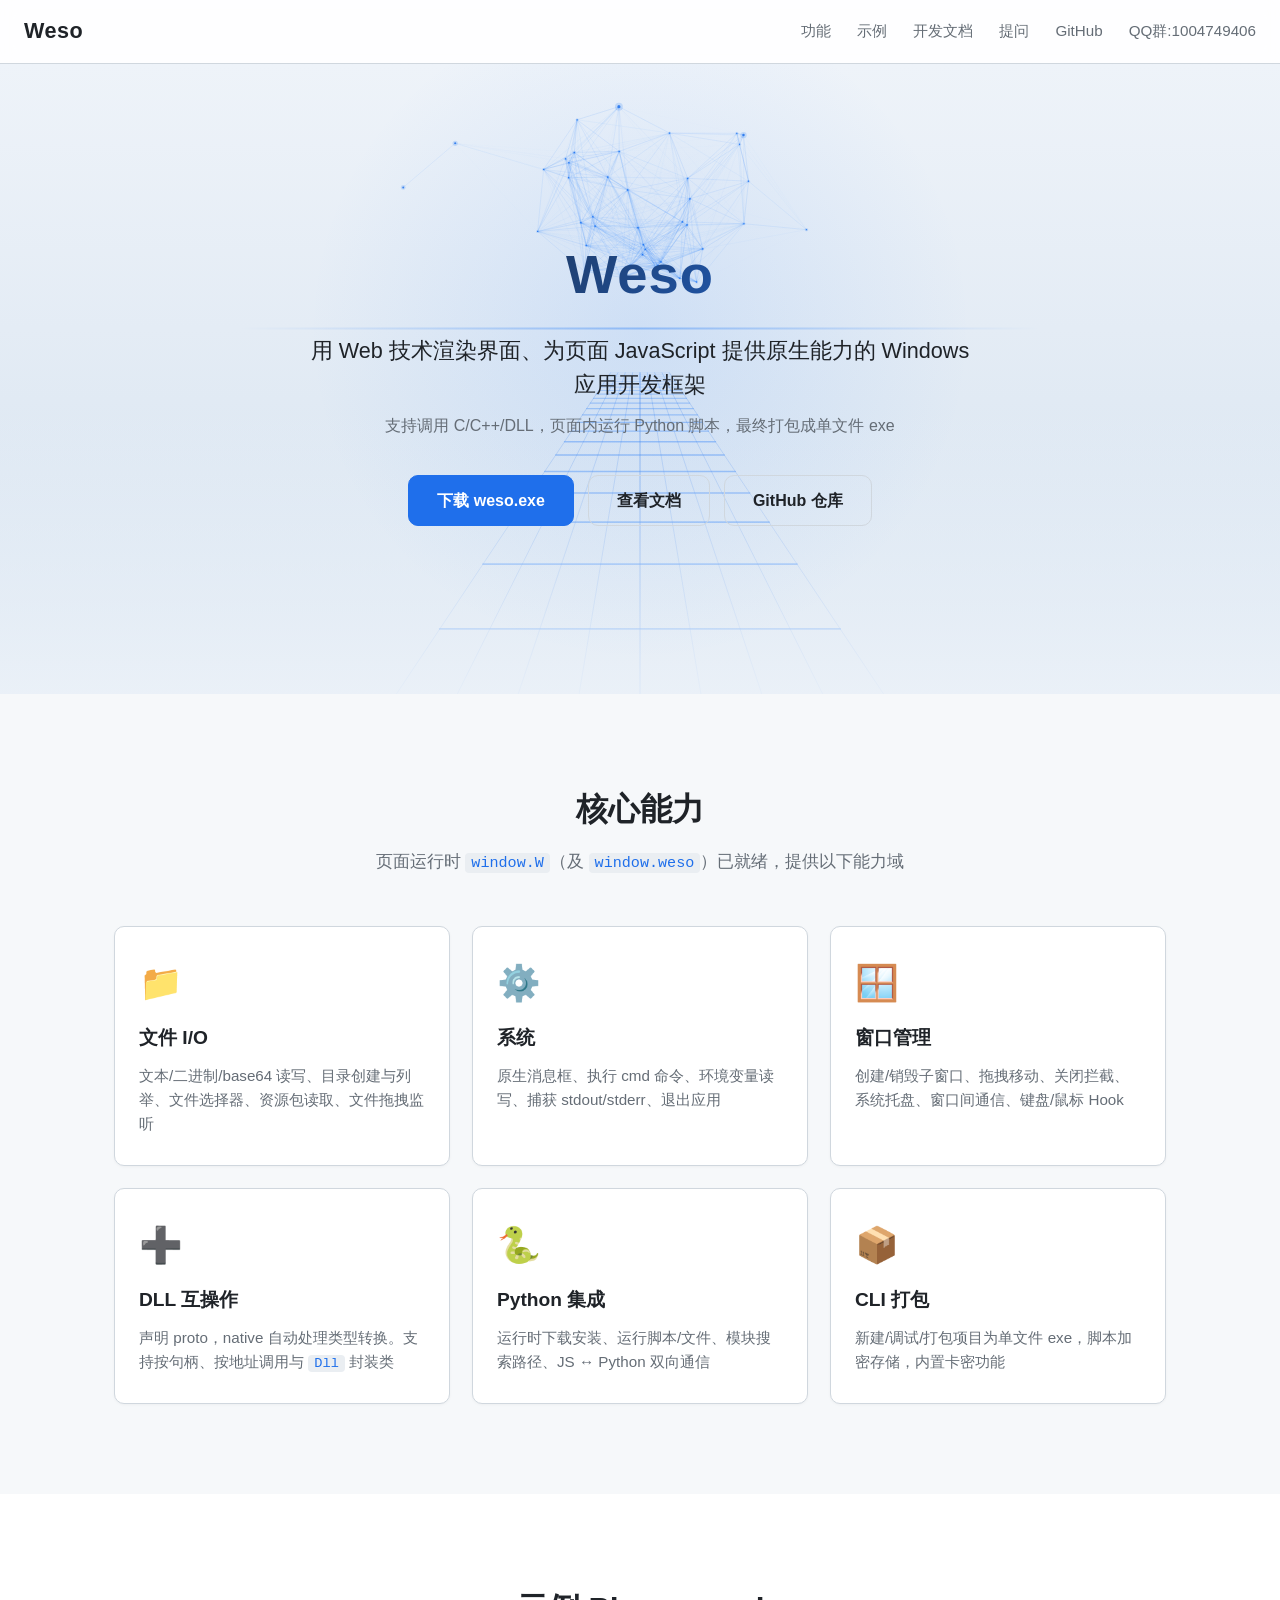
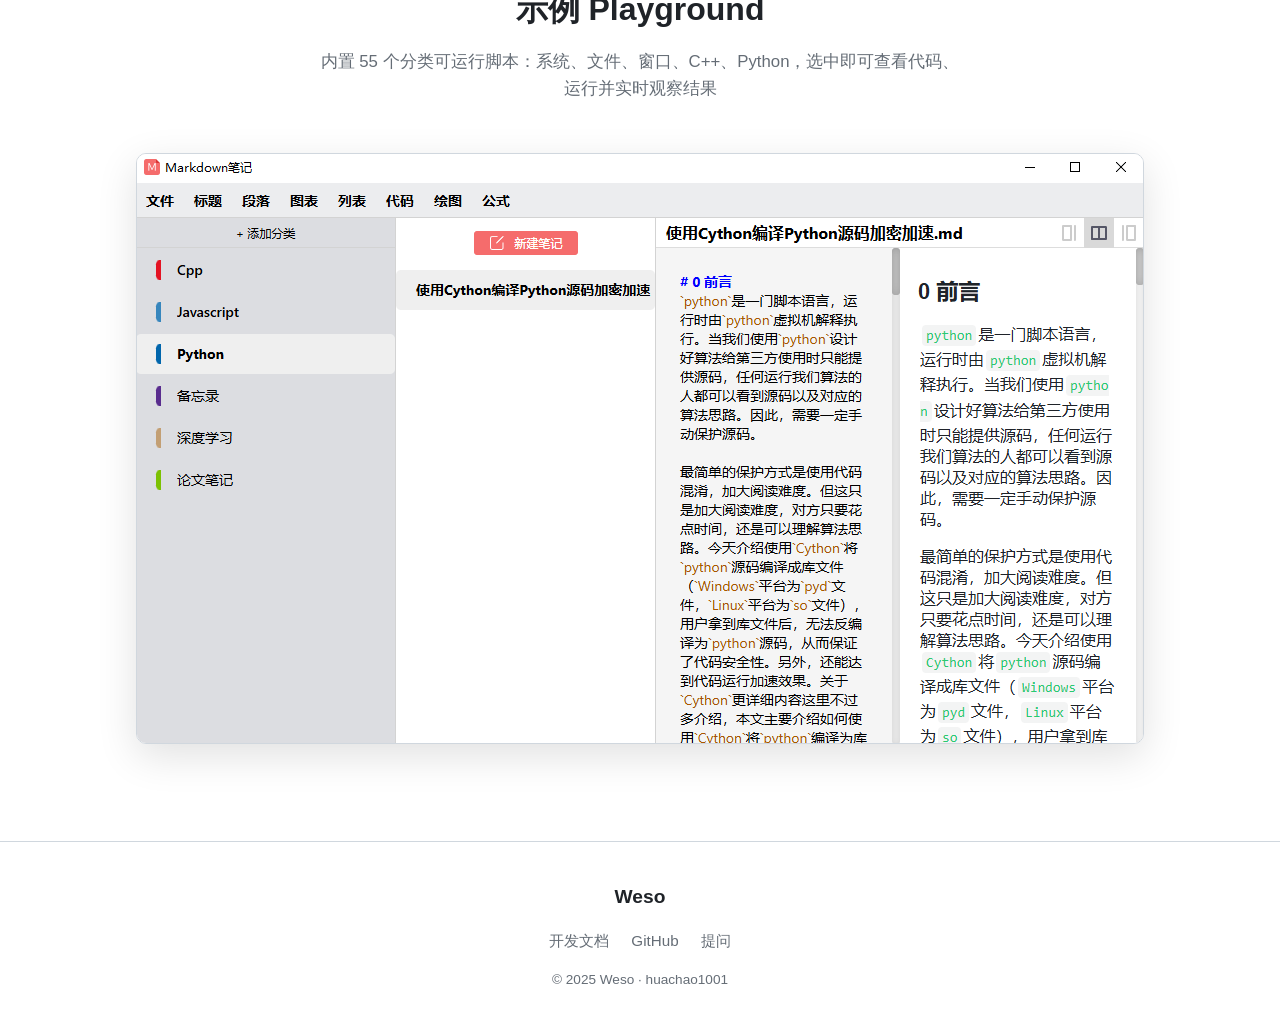
==== commit 2b81b9f2: "开发文档链接改为相对路径 docs/#/" ====
--- a/index.html
+++ b/index.html
@@ -19,7 +19,7 @@
         <ul class="nav-links" id="navLinks">
             <li><a href="#features">功能</a></li>
             <li><a href="#showcase">示例</a></li>
-            <li><a href="/docs/#/">开发文档</a></li>
+            <li><a href="docs/#/">开发文档</a></li>
             <li><a href="https://github.com/huachao1001/weso/issues/new" target="_blank" rel="noopener">提问</a></li>
             <li><a href="https://github.com/huachao1001/weso" target="_blank" rel="noopener">GitHub</a></li>
             <li class="nav-qq">
@@ -41,7 +41,7 @@
             <p class="hero-sub">支持调用 C/C++/DLL，页面内运行 Python 脚本，最终打包成单文件 exe</p>
             <div class="hero-cta">
                 <a class="btn btn-primary" href="downloads/weso.exe" download>下载 weso.exe</a>
-                <a class="btn btn-outline" href="/docs/#/">查看文档</a>
+                <a class="btn btn-outline" href="docs/#/">查看文档</a>
                 <a class="btn btn-outline" href="https://github.com/huachao1001/weso" target="_blank" rel="noopener">GitHub 仓库</a>
             </div>
         </div>
@@ -104,7 +104,7 @@
         <div class="container">
             <a class="footer-brand" href="/">Weso</a>
             <div class="footer-links">
-                <a href="/docs/#/">开发文档</a>
+                <a href="docs/#/">开发文档</a>
                 <a href="https://github.com/huachao1001/weso" target="_blank" rel="noopener">GitHub</a>
                 <a href="https://github.com/huachao1001/weso/issues/new" target="_blank" rel="noopener">提问</a>
             </div>
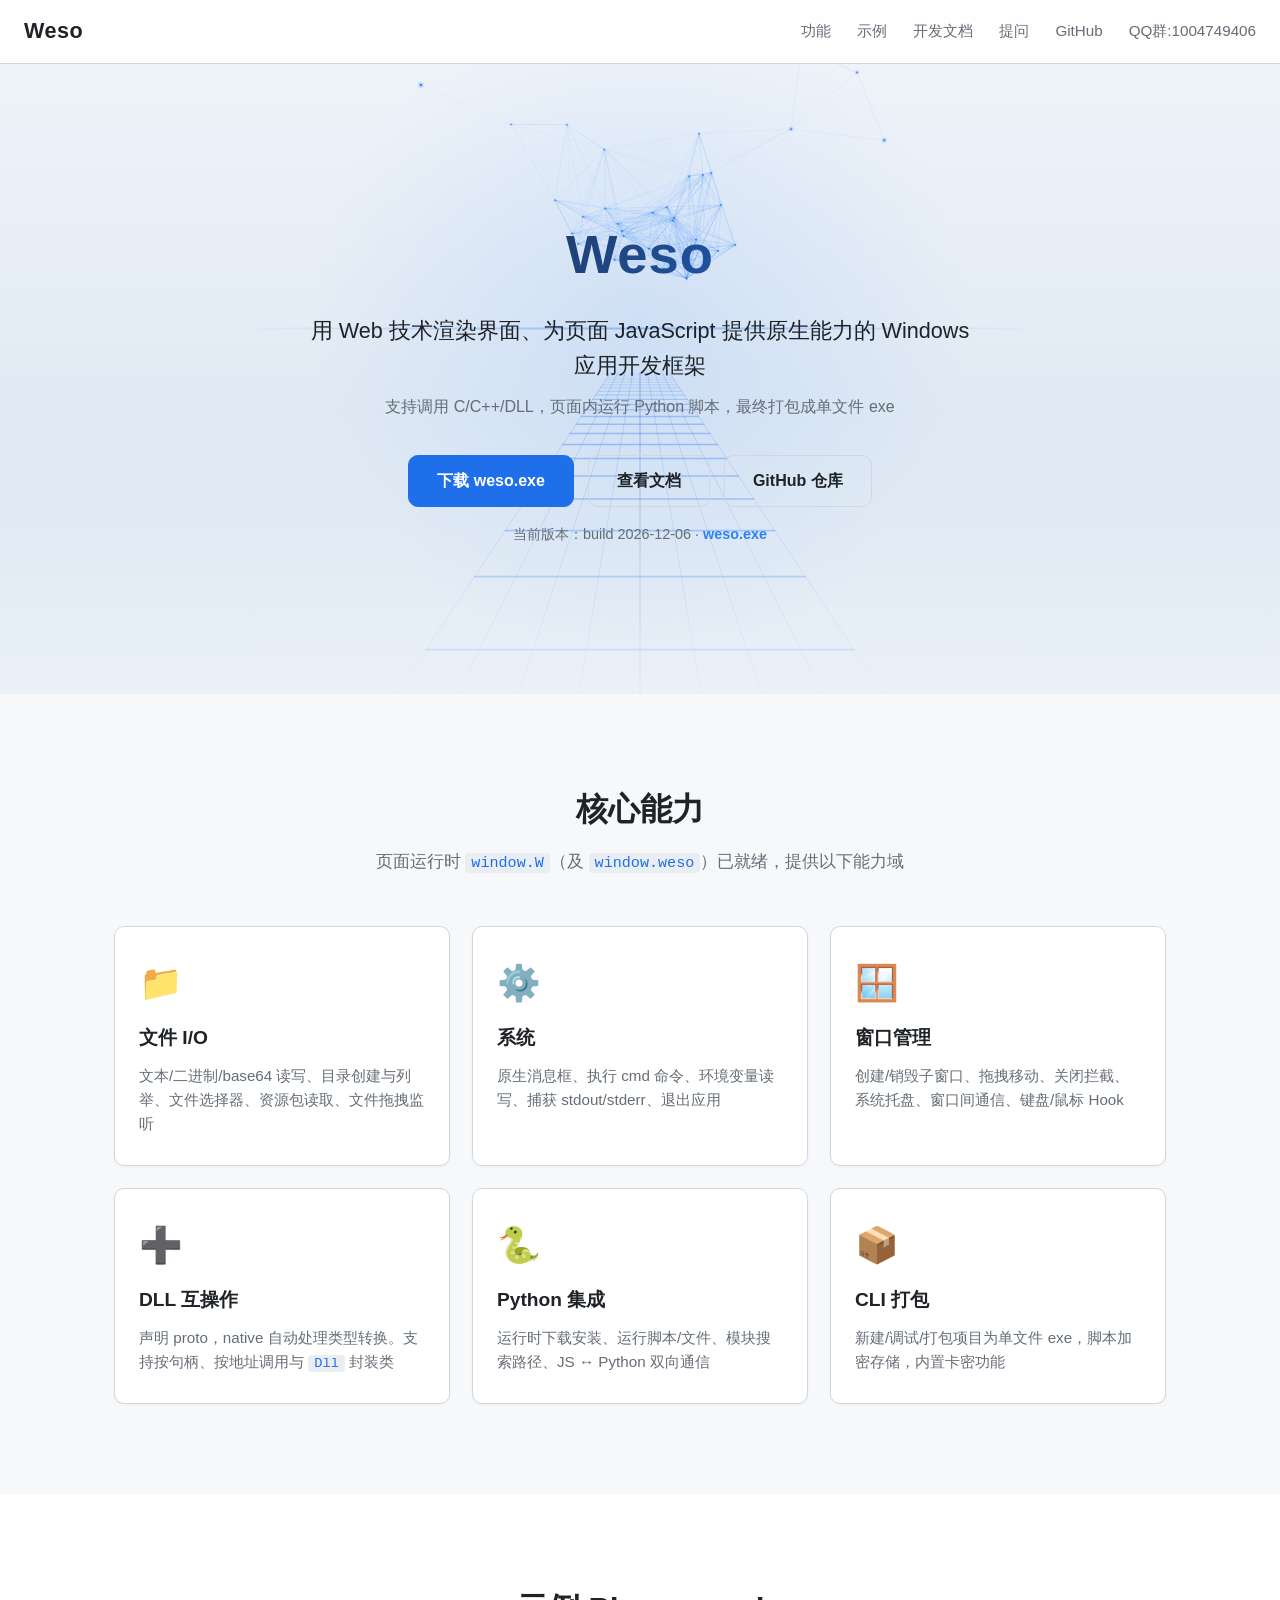
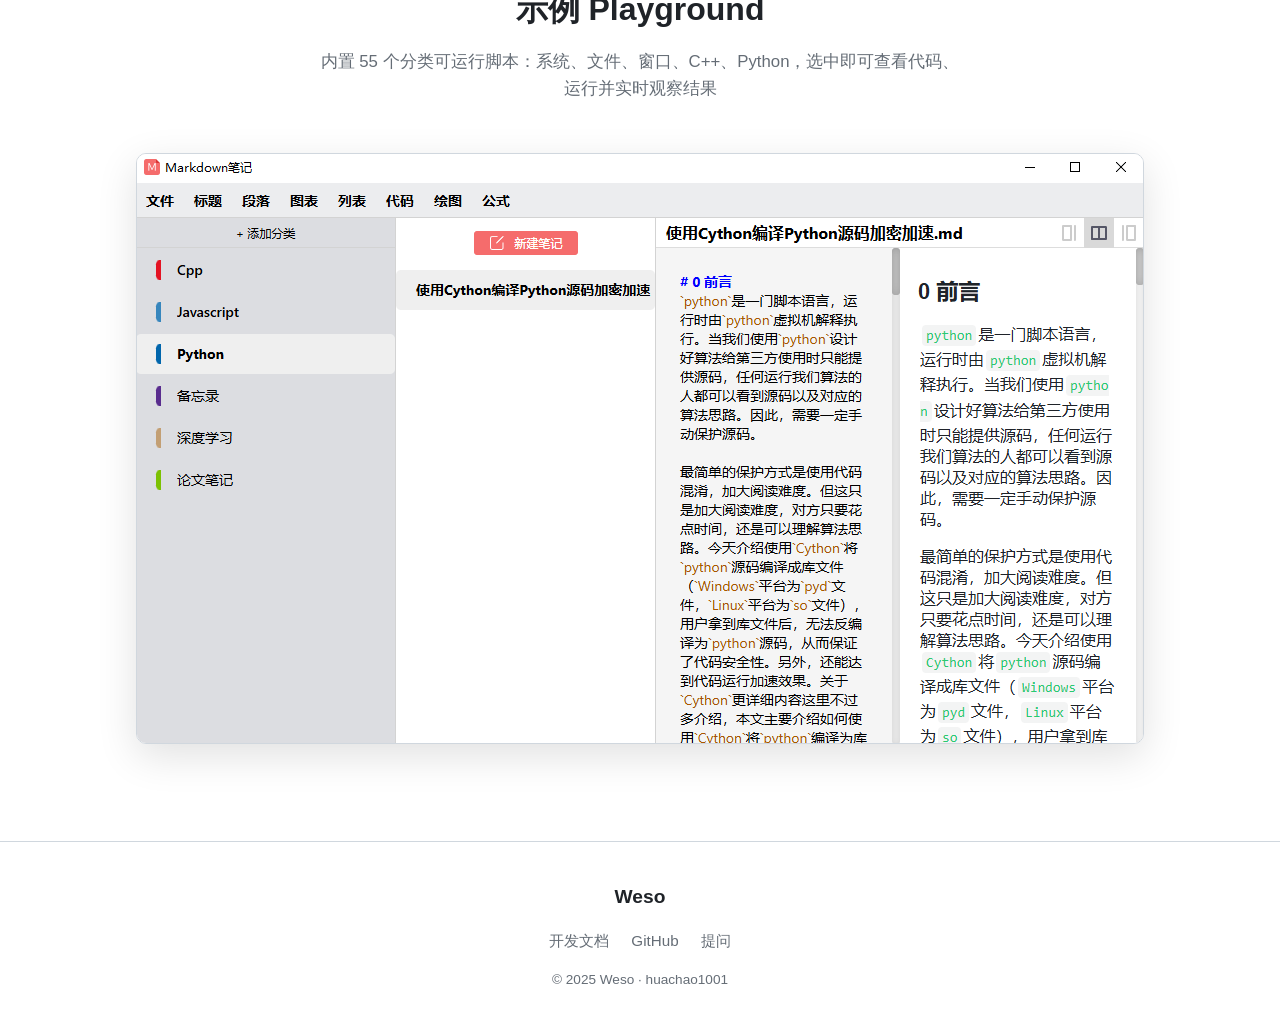
==== commit 5d172e77: "下载按钮自动显示 weso.exe 构建版本(读 Last-Modified)" ====
--- a/index.html
+++ b/index.html
@@ -44,6 +44,7 @@
                 <a class="btn btn-outline" href="docs/#/">查看文档</a>
                 <a class="btn btn-outline" href="https://github.com/huachao1001/weso" target="_blank" rel="noopener">GitHub 仓库</a>
             </div>
+            <p class="hero-version" id="heroVersion" hidden>当前版本：build …</p>
         </div>
     </header>
 
@@ -121,6 +122,29 @@
                     links.classList.toggle('open');
                 });
             }
+        })();
+
+        // 自动设置下载版本号: 对 weso.exe 发 HEAD 请求, 读 Last-Modified 头,
+        // 格式化为 build YYYY-MM-DD。exe 每次替换后, 服务端返回的头自动变化,
+        // 页面无需手改文本即自动更新版本显示。
+        (function () {
+            var el = document.getElementById('heroVersion');
+            if (!el || !window.fetch) return;
+            fetch('downloads/weso.exe', { method: 'HEAD' })
+                .then(function (r) {
+                    var lm = r.headers.get('Last-Modified');
+                    if (!lm) return null;
+                    var d = new Date(lm);
+                    return isNaN(d) ? null : d;
+                })
+                .then(function (d) {
+                    if (!d) return;
+                    var pad = function (n) { return String(n).padStart(2, '0'); };
+                    var s = d.getFullYear() + '-' + pad(d.getMonth() + 1) + '-' + pad(d.getDate());
+                    el.innerHTML = '当前版本：build ' + s + ' · <a href="downloads/weso.exe" download>weso.exe</a>';
+                    el.hidden = false;
+                })
+                .catch(function () { /* 取不到版本就静默隐藏, 不影响下载按钮 */ });
         })();
 
         (function () {
--- a/styles.css
+++ b/styles.css
@@ -221,6 +221,18 @@
 }
 
 .btn-outline:hover { border-color: var(--accent); color: var(--accent); }
+
+.hero-version {
+    margin: 16px 0 0;
+    font-size: 0.9rem;
+    color: var(--text-muted);
+}
+.hero-version a {
+    color: var(--accent);
+    text-decoration: none;
+    font-weight: 600;
+}
+.hero-version a:hover { text-decoration: underline; }
 
 /* ---------- Sections ---------- */
 .features, .showcase {
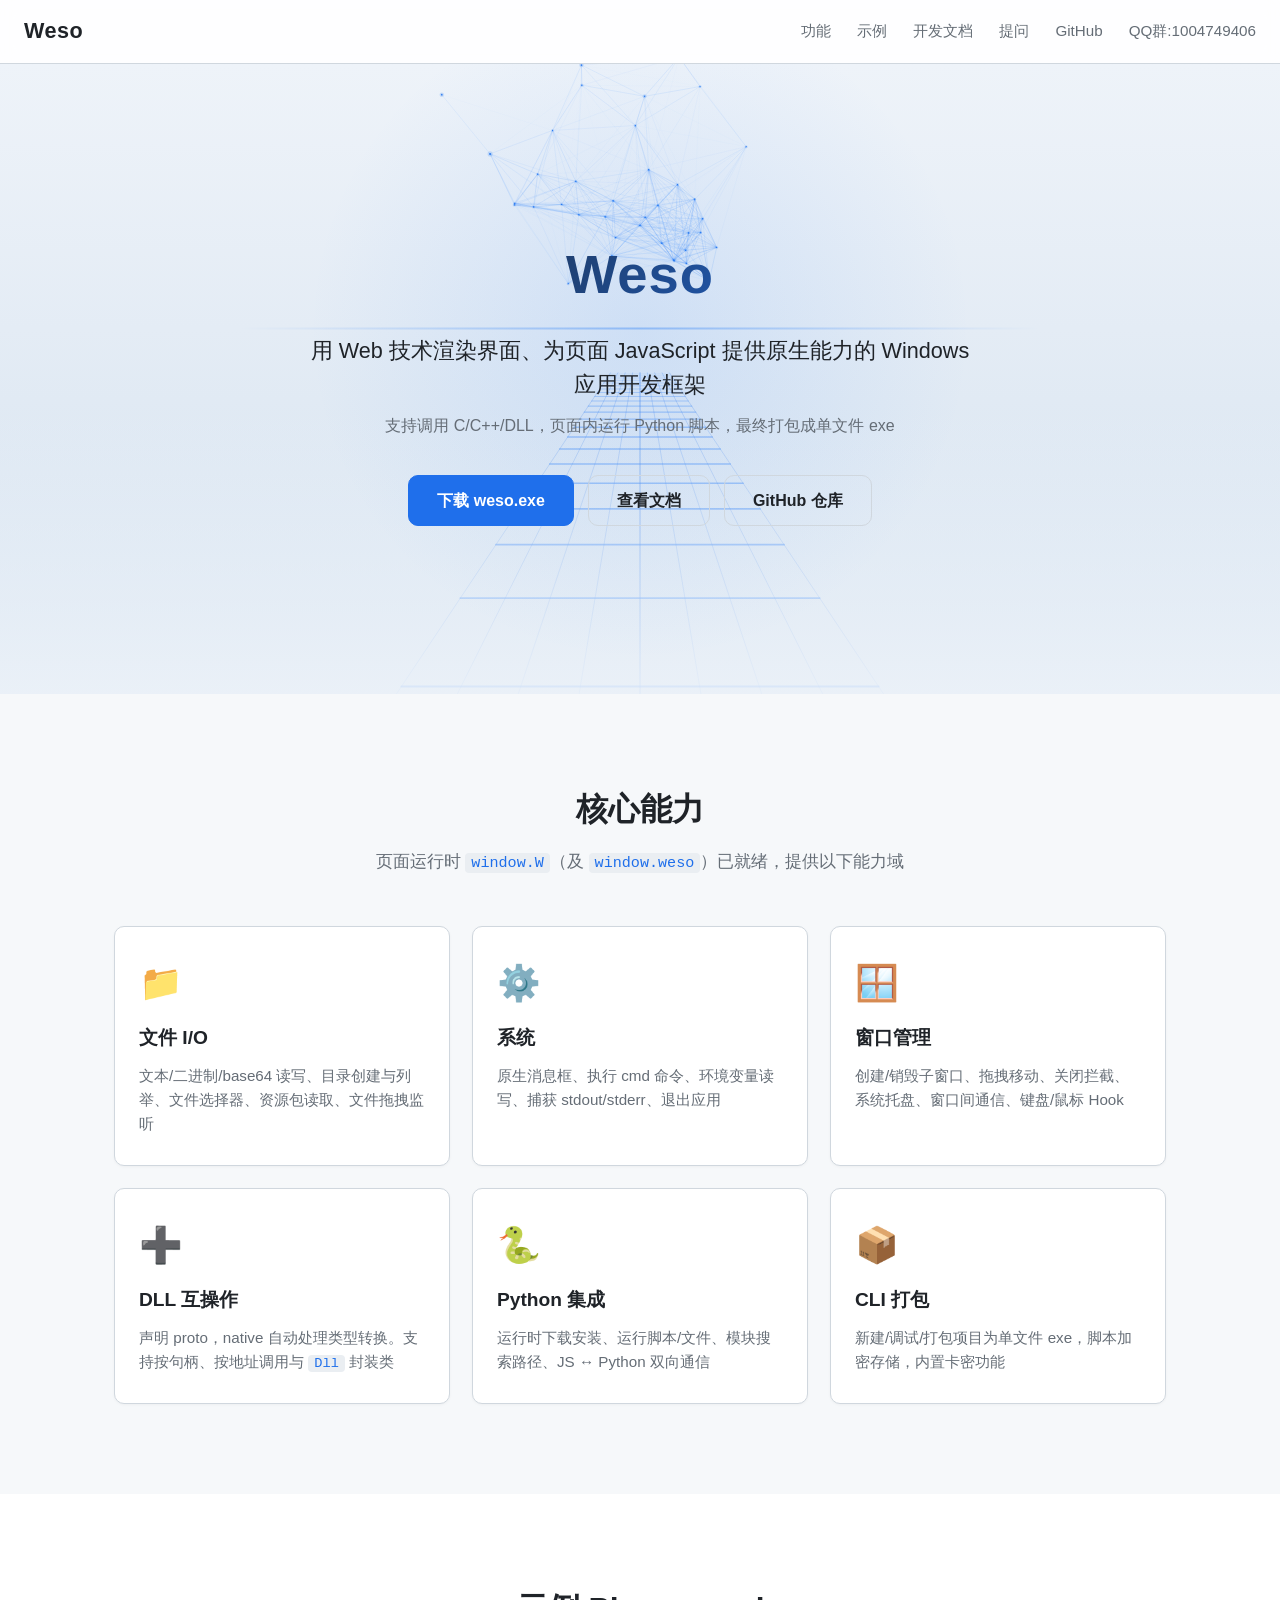
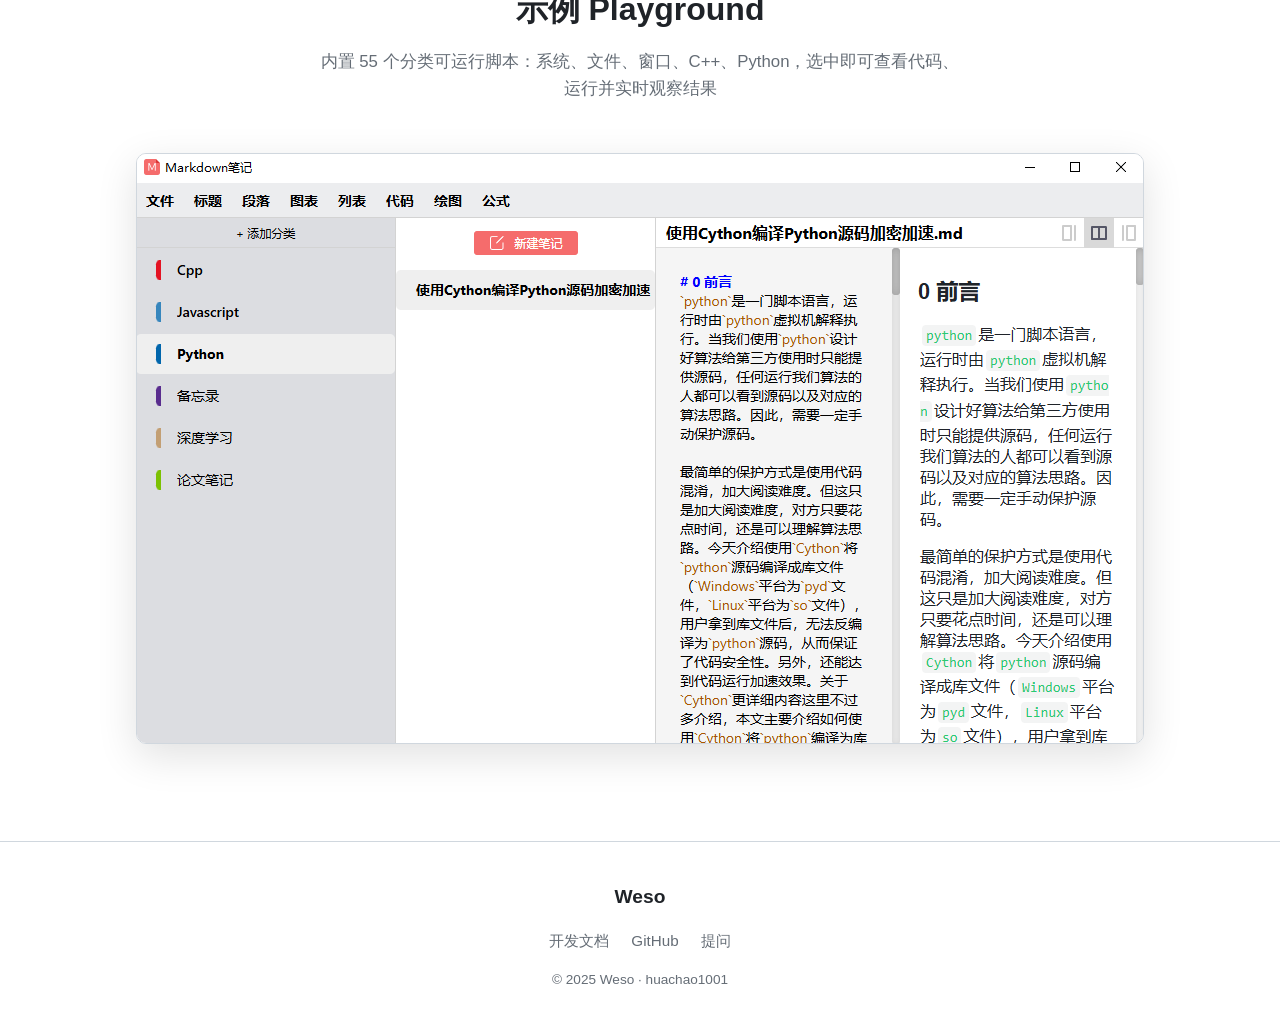
==== commit 7f15afb1: "weso.exe 改按版本发布到 GitHub Releases, 仓库不再提交二进制 - 删除 downloads/weso.exe, 保留 downloads/.gitkeep 占位 - 下载按钮" ====
--- a/index.html
+++ b/index.html
@@ -40,11 +40,11 @@
             <p class="hero-tagline">用 Web 技术渲染界面、为页面 JavaScript 提供原生能力的 Windows 应用开发框架</p>
             <p class="hero-sub">支持调用 C/C++/DLL，页面内运行 Python 脚本，最终打包成单文件 exe</p>
             <div class="hero-cta">
-                <a class="btn btn-primary" href="downloads/weso.exe" download>下载 weso.exe</a>
+                <a class="btn btn-primary" href="https://github.com/huachao1001/weso/releases/latest/download/weso.exe">下载 weso.exe</a>
                 <a class="btn btn-outline" href="docs/#/">查看文档</a>
                 <a class="btn btn-outline" href="https://github.com/huachao1001/weso" target="_blank" rel="noopener">GitHub 仓库</a>
             </div>
-            <p class="hero-version" id="heroVersion" hidden>当前版本：build …</p>
+            <p class="hero-version" id="heroVersion" hidden>当前版本：…</p>
         </div>
     </header>
 
@@ -124,27 +124,27 @@
             }
         })();
 
-        // 自动设置下载版本号: 对 weso.exe 发 HEAD 请求, 读 Last-Modified 头,
-        // 格式化为 build YYYY-MM-DD。exe 每次替换后, 服务端返回的头自动变化,
-        // 页面无需手改文本即自动更新版本显示。
+        // 自动设置下载版本号: 查询 GitHub Releases 最新 release, 取 tag_name 作为版本号。
+        // weso.exe 改为按版本发布到 Releases, 站点不再在仓库内提交二进制;
+        // 每次新建 release 后, 此处自动显示新版本, 无需手改页面。
+        // 无 release 时(404)静默隐藏, 不影响下载按钮(按钮指向 latest/download 快捷链接)。
         (function () {
             var el = document.getElementById('heroVersion');
             if (!el || !window.fetch) return;
-            fetch('downloads/weso.exe', { method: 'HEAD' })
-                .then(function (r) {
-                    var lm = r.headers.get('Last-Modified');
-                    if (!lm) return null;
-                    var d = new Date(lm);
-                    return isNaN(d) ? null : d;
-                })
-                .then(function (d) {
-                    if (!d) return;
-                    var pad = function (n) { return String(n).padStart(2, '0'); };
-                    var s = d.getFullYear() + '-' + pad(d.getMonth() + 1) + '-' + pad(d.getDate());
-                    el.innerHTML = '当前版本：build ' + s + ' · <a href="downloads/weso.exe" download>weso.exe</a>';
+            var ownerRepo = 'huachao1001/weso';
+            fetch('https://api.github.com/repos/' + ownerRepo + '/releases/latest', {
+                headers: { 'Accept': 'application/vnd.github+json' }
+            })
+                .then(function (r) { return r.ok ? r.json() : null; })
+                .then(function (data) {
+                    if (!data || !data.tag_name) return;
+                    var tag = data.tag_name;
+                    var url = data.html_url || ('https://github.com/' + ownerRepo + '/releases/latest');
+                    el.innerHTML = '当前版本：<a href="' + url + '" target="_blank" rel="noopener">' + tag + '</a>' +
+                        ' · <a href="https://github.com/' + ownerRepo + '/releases" target="_blank" rel="noopener">历史版本</a>';
                     el.hidden = false;
                 })
-                .catch(function () { /* 取不到版本就静默隐藏, 不影响下载按钮 */ });
+                .catch(function () { /* 未联网或无 release, 静默隐藏 */ });
         })();
 
         (function () {
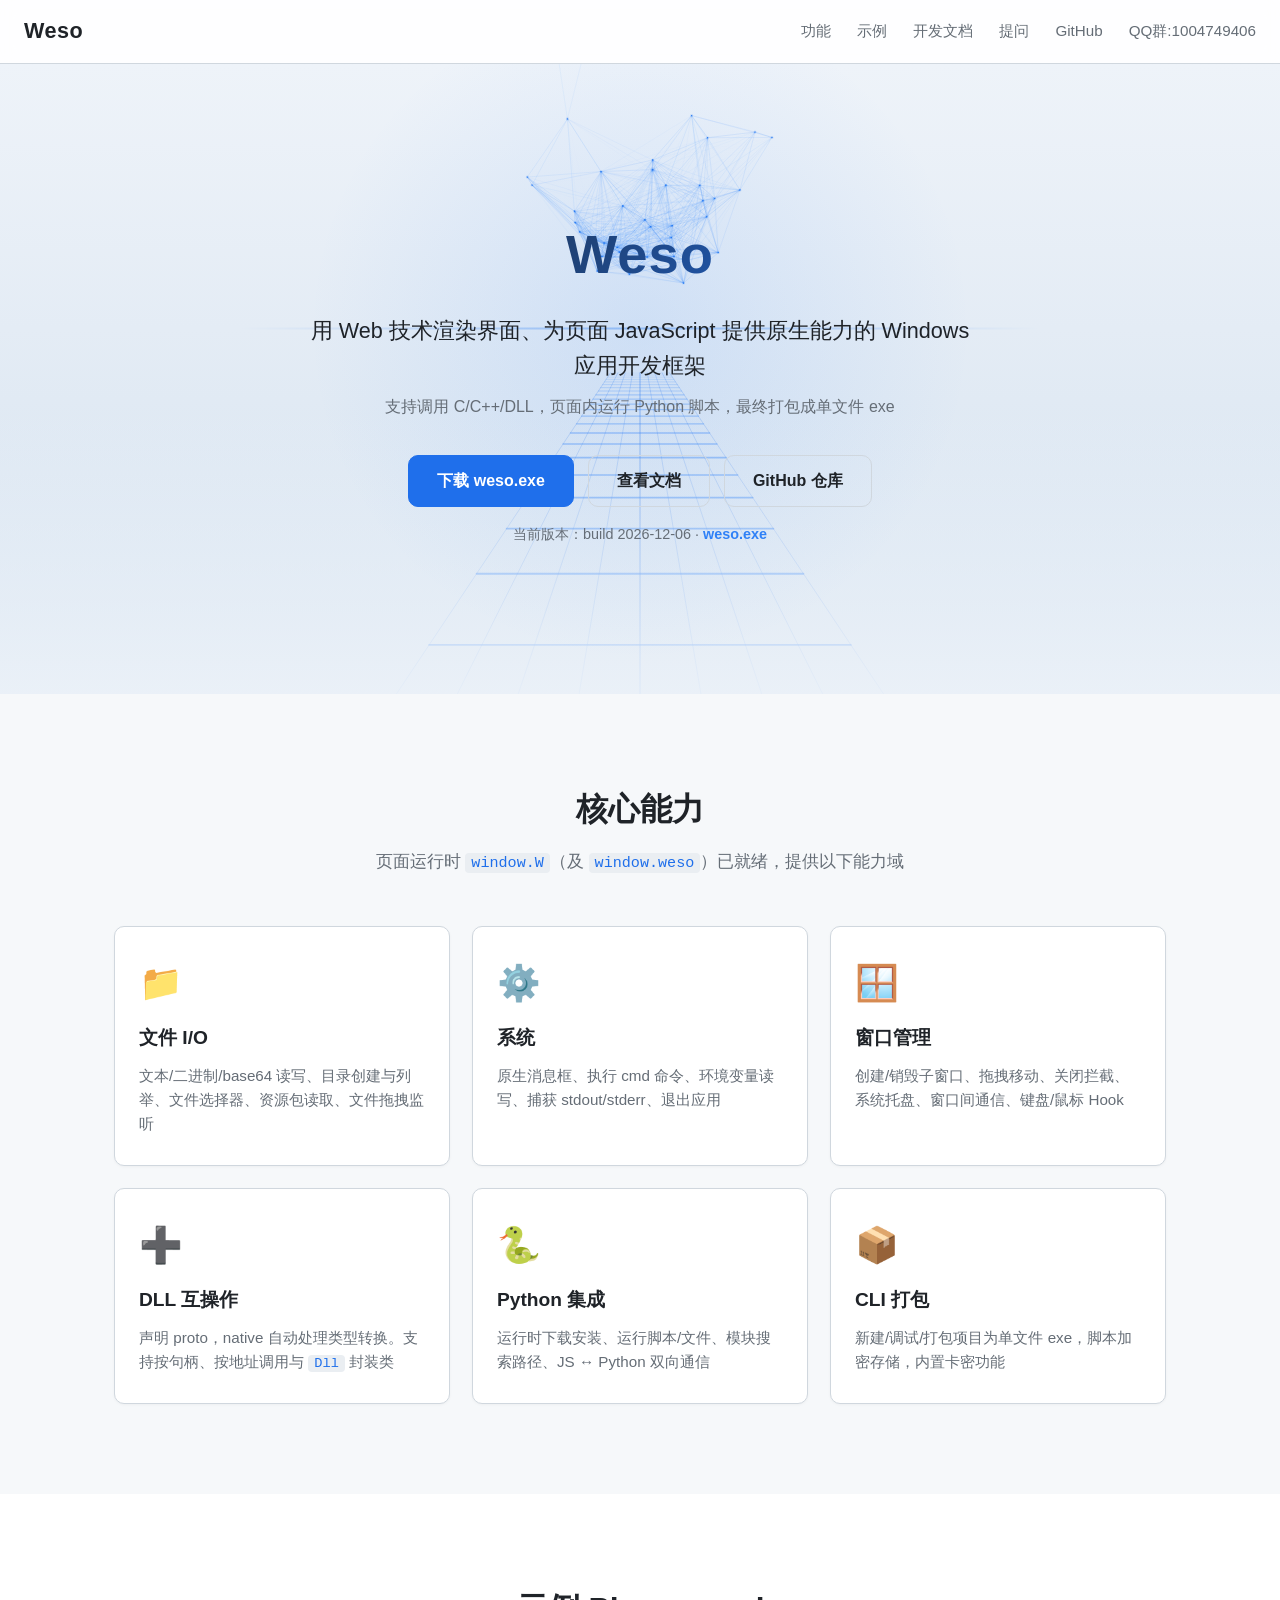
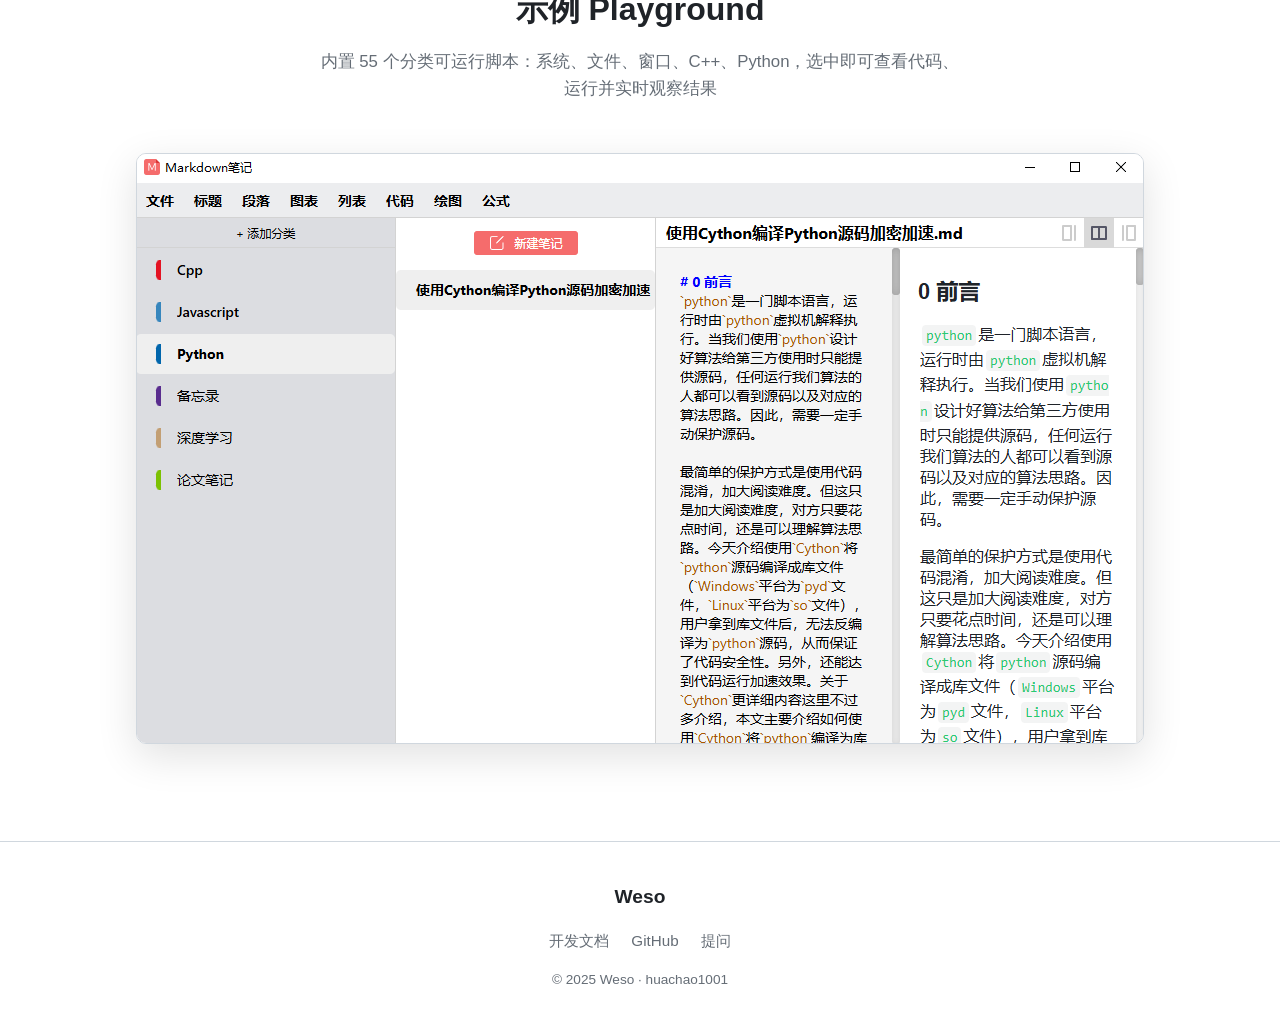
==== commit 9dba9111: "更新 weso.exe 至最新构建, 恢复 downloads/ 站内下载" ====
--- a/index.html
+++ b/index.html
@@ -40,11 +40,11 @@
             <p class="hero-tagline">用 Web 技术渲染界面、为页面 JavaScript 提供原生能力的 Windows 应用开发框架</p>
             <p class="hero-sub">支持调用 C/C++/DLL，页面内运行 Python 脚本，最终打包成单文件 exe</p>
             <div class="hero-cta">
-                <a class="btn btn-primary" href="https://github.com/huachao1001/weso/releases/latest/download/weso.exe">下载 weso.exe</a>
+                <a class="btn btn-primary" href="downloads/weso.exe" download>下载 weso.exe</a>
                 <a class="btn btn-outline" href="docs/#/">查看文档</a>
                 <a class="btn btn-outline" href="https://github.com/huachao1001/weso" target="_blank" rel="noopener">GitHub 仓库</a>
             </div>
-            <p class="hero-version" id="heroVersion" hidden>当前版本：…</p>
+            <p class="hero-version" id="heroVersion" hidden>当前版本：build …</p>
         </div>
     </header>
 
@@ -124,27 +124,27 @@
             }
         })();
 
-        // 自动设置下载版本号: 查询 GitHub Releases 最新 release, 取 tag_name 作为版本号。
-        // weso.exe 改为按版本发布到 Releases, 站点不再在仓库内提交二进制;
-        // 每次新建 release 后, 此处自动显示新版本, 无需手改页面。
-        // 无 release 时(404)静默隐藏, 不影响下载按钮(按钮指向 latest/download 快捷链接)。
+        // 自动设置下载版本号: 对 weso.exe 发 HEAD 请求, 读 Last-Modified 头,
+        // 格式化为 build YYYY-MM-DD。exe 每次替换后, 服务端返回的头自动变化,
+        // 页面无需手改文本即自动更新版本显示。
         (function () {
             var el = document.getElementById('heroVersion');
             if (!el || !window.fetch) return;
-            var ownerRepo = 'huachao1001/weso';
-            fetch('https://api.github.com/repos/' + ownerRepo + '/releases/latest', {
-                headers: { 'Accept': 'application/vnd.github+json' }
-            })
-                .then(function (r) { return r.ok ? r.json() : null; })
-                .then(function (data) {
-                    if (!data || !data.tag_name) return;
-                    var tag = data.tag_name;
-                    var url = data.html_url || ('https://github.com/' + ownerRepo + '/releases/latest');
-                    el.innerHTML = '当前版本：<a href="' + url + '" target="_blank" rel="noopener">' + tag + '</a>' +
-                        ' · <a href="https://github.com/' + ownerRepo + '/releases" target="_blank" rel="noopener">历史版本</a>';
+            fetch('downloads/weso.exe', { method: 'HEAD' })
+                .then(function (r) {
+                    var lm = r.headers.get('Last-Modified');
+                    if (!lm) return null;
+                    var d = new Date(lm);
+                    return isNaN(d) ? null : d;
+                })
+                .then(function (d) {
+                    if (!d) return;
+                    var pad = function (n) { return String(n).padStart(2, '0'); };
+                    var s = d.getFullYear() + '-' + pad(d.getMonth() + 1) + '-' + pad(d.getDate());
+                    el.innerHTML = '当前版本：build ' + s + ' · <a href="downloads/weso.exe" download>weso.exe</a>';
                     el.hidden = false;
                 })
-                .catch(function () { /* 未联网或无 release, 静默隐藏 */ });
+                .catch(function () { /* 取不到版本就静默隐藏, 不影响下载按钮 */ });
         })();
 
         (function () {
